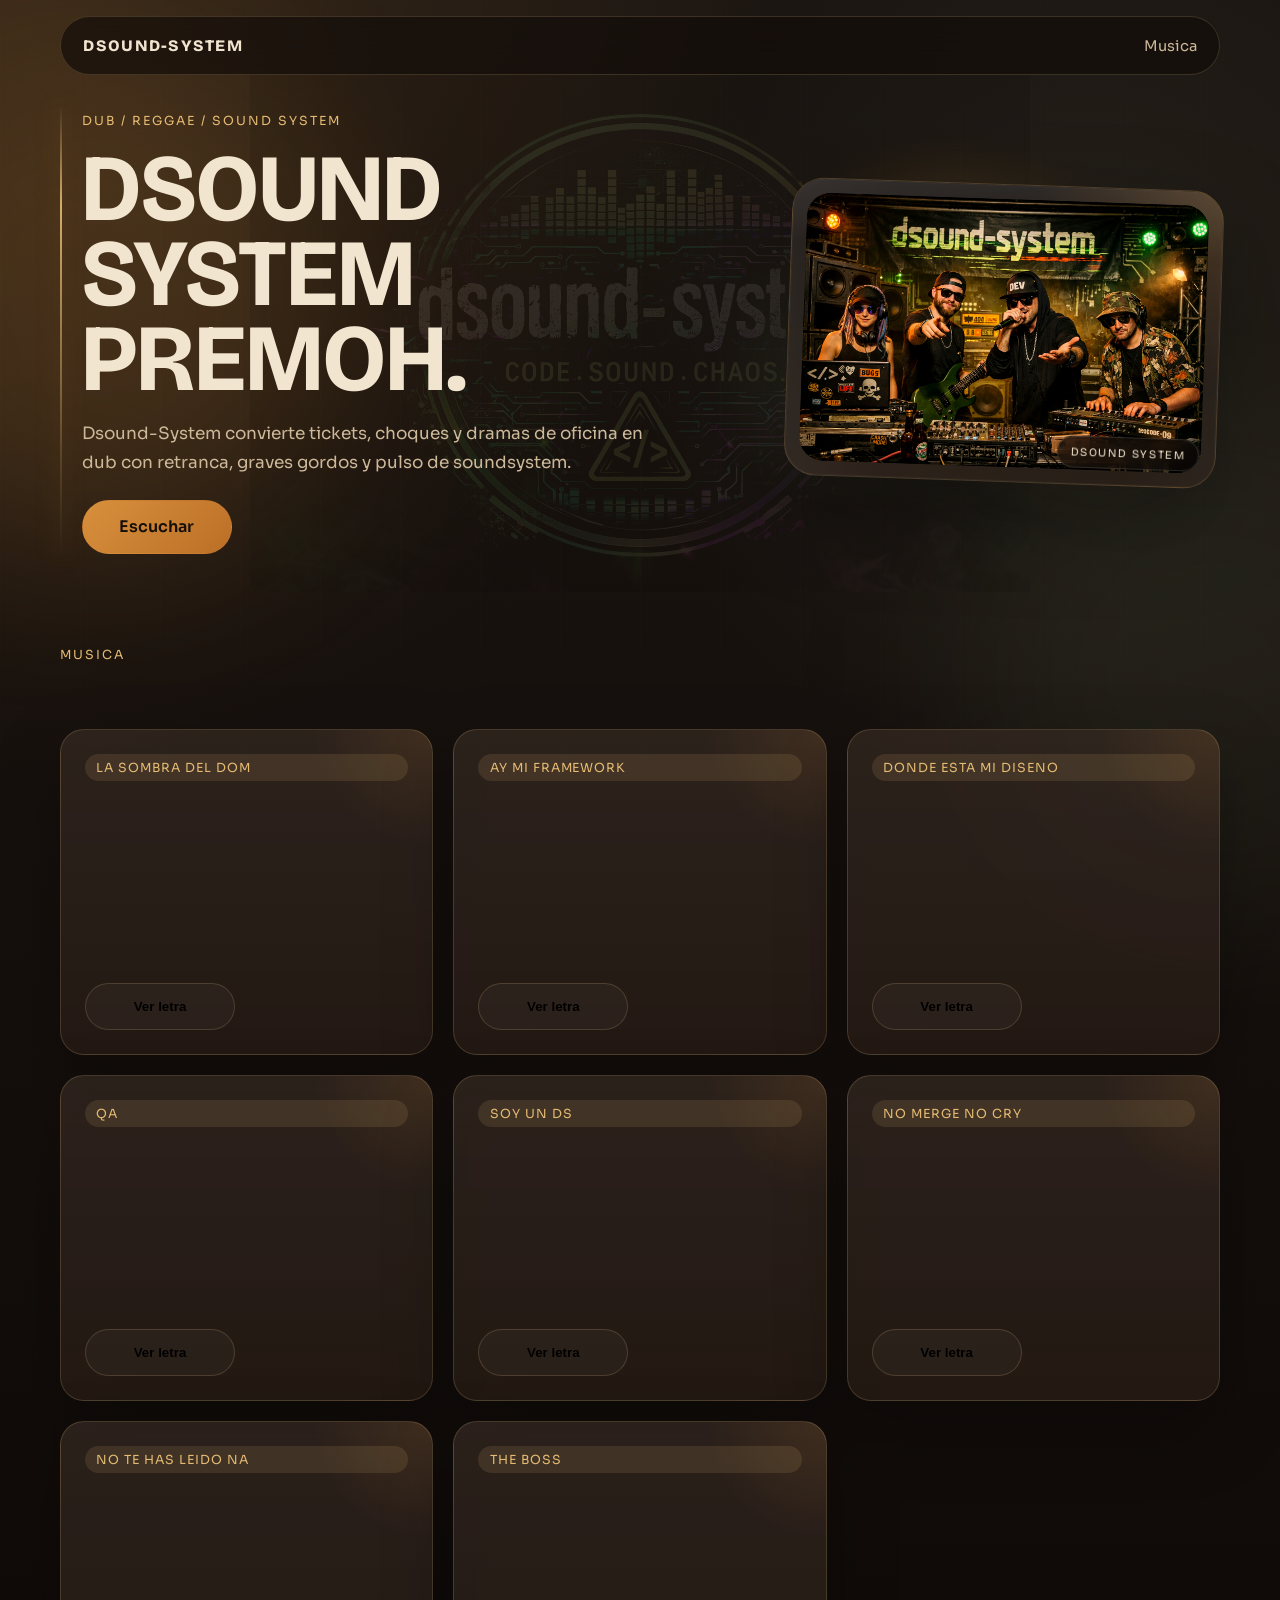
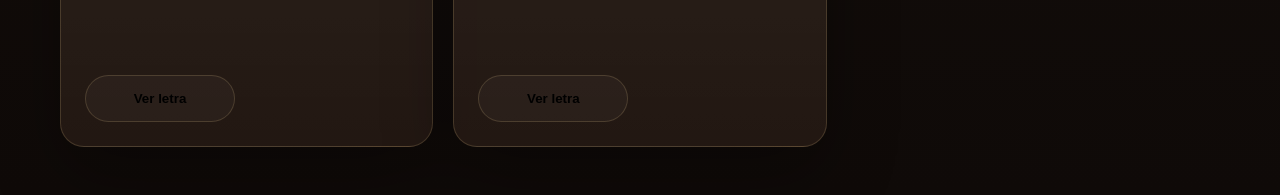
==== index.html @ a6424364 "feat: add initial Dsound-System music landing" ====
<!DOCTYPE html>
<html lang="es">
<head>
  <meta charset="UTF-8">
  <meta name="viewport" content="width=device-width, initial-scale=1.0">
  <title>Dsound-System | Dub & Reggae</title>
  <meta name="description" content="Dsound-System mezcla bajos profundos, textura dub y energia de directo en una experiencia organica y envolvente.">
  <link rel="preconnect" href="https://fonts.googleapis.com">
  <link rel="preconnect" href="https://fonts.gstatic.com" crossorigin>
  <link href="https://fonts.googleapis.com/css2?family=Bricolage+Grotesque:wght@400;500;700;800&family=Sora:wght@400;500;600&display=swap" rel="stylesheet">
  <link rel="stylesheet" href="styles.css">
</head>
<body>
  <div class="page-shell">
    <div class="ambient ambient-left"></div>
    <div class="ambient ambient-right"></div>

    <header class="site-header">
      <a class="brand" href="#inicio" id="brand-link">Dsound-System</a>
      <nav class="site-nav" aria-label="Principal">
        <a href="#musica">Musica</a>
      </nav>
    </header>

    <main>
      <section class="hero section" id="inicio">
        <div class="hero-copy reveal">
          <p class="eyebrow" id="hero-eyebrow"></p>
          <h1 id="hero-title"></h1>
          <p class="hero-text" id="hero-text"></p>
          <div class="hero-actions">
            <a class="button button-primary" id="hero-primary-cta" href="#musica">Escuchar</a>
          </div>
        </div>

        <div class="hero-visual reveal delay-1">
          <div class="hero-image-frame">
            <img src="assets/foto01_grupo.png" alt="Dsound-System" class="hero-image">
          </div>
        </div>
      </section>

      <section class="section music-focus" id="musica">
        <div class="section-heading reveal">
          <p class="eyebrow" id="music-eyebrow"></p>
        </div>

        <div class="songs-grid" id="songs-grid"></div>
      </section>
    </main>
  </div>

  <script src="script.js"></script>
</body>
</html>
---- styles.css ----
:root {
  --bg: #16110d;
  --bg-deep: #0f0a08;
  --surface: rgba(42, 30, 23, 0.72);
  --surface-strong: rgba(57, 40, 29, 0.88);
  --line: rgba(233, 198, 138, 0.18);
  --text: #f2e5cf;
  --muted: #cdb99a;
  --accent: #d8903c;
  --accent-soft: #e5bb74;
  --olive: #58624a;
  --shadow: 0 28px 70px rgba(0, 0, 0, 0.3);
  --radius: 24px;
  --max-width: 1160px;
}

* {
  box-sizing: border-box;
}

html {
  scroll-behavior: smooth;
}

body {
  margin: 0;
  min-height: 100vh;
  font-family: "Sora", sans-serif;
  color: var(--text);
  background:
    radial-gradient(circle at top left, rgba(216, 144, 60, 0.16), transparent 35%),
    radial-gradient(circle at 85% 20%, rgba(88, 98, 74, 0.18), transparent 25%),
    linear-gradient(180deg, #1b1511 0%, #0f0a08 100%);
}

body::before {
  content: "";
  position: fixed;
  inset: 0;
  background:
    linear-gradient(rgba(255, 255, 255, 0.02), rgba(255, 255, 255, 0.01)),
    repeating-linear-gradient(
      90deg,
      rgba(255, 255, 255, 0.015),
      rgba(255, 255, 255, 0.015) 1px,
      transparent 1px,
      transparent 80px
    );
  pointer-events: none;
  opacity: 0.4;
}

a {
  color: inherit;
  text-decoration: none;
}

.page-shell {
  position: relative;
  overflow: hidden;
}

.page-shell::after {
  content: "";
  position: absolute;
  top: 4.5rem;
  left: 50%;
  width: min(84vw, 980px);
  height: min(48vw, 520px);
  background: url("assets/logo.png") center/contain no-repeat;
  transform: translateX(-50%);
  opacity: 0.08;
  filter: saturate(0.9) contrast(1.05);
  pointer-events: none;
  z-index: 0;
}

.ambient {
  position: absolute;
  width: 32rem;
  height: 32rem;
  border-radius: 50%;
  filter: blur(90px);
  opacity: 0.28;
  pointer-events: none;
}

.ambient-left {
  top: 3rem;
  left: -10rem;
  background: rgba(216, 144, 60, 0.55);
}

.ambient-right {
  top: 26rem;
  right: -12rem;
  background: rgba(88, 98, 74, 0.55);
}

.site-header,
.section {
  width: min(calc(100% - 2rem), var(--max-width));
  margin: 0 auto;
}

.site-header {
  position: sticky;
  top: 0;
  z-index: 10;
  display: flex;
  align-items: center;
  justify-content: space-between;
  gap: 1rem;
  padding: 1.2rem 1.4rem;
  margin-top: 1rem;
  border: 1px solid var(--line);
  border-radius: 999px;
  background: rgba(19, 13, 10, 0.68);
  backdrop-filter: blur(14px);
  z-index: 12;
}

.brand,
h1,
h2,
h3 {
  font-family: "Bricolage Grotesque", sans-serif;
}

.brand {
  display: inline-flex;
  align-items: center;
  font-size: 1rem;
  font-weight: 800;
  letter-spacing: 0.08em;
  text-transform: uppercase;
}

.site-nav {
  display: flex;
  flex-wrap: wrap;
  justify-content: flex-end;
  gap: 1rem;
  font-size: 0.92rem;
  color: var(--muted);
}

.site-nav a {
  transition: color 180ms ease;
}

.site-nav a:hover,
.site-nav a.is-active {
  color: var(--accent-soft);
}

.section {
  position: relative;
  padding: 3rem 0;
}

.hero {
  position: relative;
  z-index: 1;
  display: grid;
  grid-template-columns: minmax(0, 1.08fr) minmax(320px, 0.92fr);
  align-items: center;
  gap: 3.25rem;
  min-height: clamp(26rem, 58vh, 37rem);
  padding-top: 0.75rem;
  padding-bottom: 1.25rem;
}

.hero-copy {
  position: relative;
  max-width: 44rem;
  padding: 1.4rem 0 1.4rem 1.35rem;
}

.hero-copy::before {
  content: "";
  position: absolute;
  left: 0;
  top: 1rem;
  bottom: 1rem;
  width: 2px;
  background: linear-gradient(180deg, rgba(229, 187, 116, 0), rgba(229, 187, 116, 0.9) 22%, rgba(229, 187, 116, 0.18) 78%, rgba(229, 187, 116, 0));
  box-shadow: 0 0 24px rgba(216, 144, 60, 0.35);
}

.hero-visual {
  position: relative;
  display: flex;
  justify-content: flex-end;
  padding: 1rem 0;
}

.hero-visual::before {
  content: "";
  position: absolute;
  inset: 6% 10% 8% auto;
  width: min(27rem, 88%);
  border-radius: 36px;
  background:
    radial-gradient(circle at top, rgba(216, 144, 60, 0.28), transparent 40%),
    radial-gradient(circle at 30% 70%, rgba(88, 98, 74, 0.3), transparent 46%),
    radial-gradient(circle at 80% 80%, rgba(255, 214, 153, 0.12), transparent 30%);
  filter: blur(34px);
  opacity: 0.95;
  pointer-events: none;
}

.hero-image-frame {
  position: relative;
  display: grid;
  place-items: center;
  width: min(100%, 27rem);
  padding: 0.85rem;
  border: 1px solid rgba(229, 187, 116, 0.2);
  border-radius: 32px;
  background:
    linear-gradient(145deg, rgba(255, 255, 255, 0.07), rgba(255, 255, 255, 0.015)),
    radial-gradient(circle at top right, rgba(216, 144, 60, 0.24), transparent 36%),
    linear-gradient(180deg, rgba(16, 11, 8, 0.98), rgba(36, 26, 19, 0.96));
  box-shadow:
    0 36px 90px rgba(0, 0, 0, 0.34),
    0 0 0 1px rgba(255, 255, 255, 0.03) inset;
  overflow: hidden;
  transform: rotate(2deg);
}

.hero-image-frame::before {
  content: "";
  position: absolute;
  inset: 0;
  border-radius: inherit;
  background:
    linear-gradient(180deg, rgba(255, 255, 255, 0.08), transparent 22%),
    linear-gradient(90deg, rgba(255, 255, 255, 0.03), transparent 25%, transparent 75%, rgba(255, 255, 255, 0.03));
  pointer-events: none;
}

.hero-image-frame::after {
  content: "DSOUND SYSTEM";
  position: absolute;
  right: 1rem;
  bottom: 1rem;
  padding: 0.5rem 0.78rem;
  border: 1px solid rgba(255, 255, 255, 0.12);
  border-radius: 999px;
  background: rgba(12, 8, 6, 0.6);
  color: var(--text);
  font-family: "Bricolage Grotesque", sans-serif;
  font-size: 0.72rem;
  letter-spacing: 0.14em;
  text-transform: uppercase;
  z-index: 1;
  backdrop-filter: blur(10px);
}

.hero-image {
  display: block;
  width: 100%;
  height: auto;
  max-height: 32rem;
  object-fit: contain;
  border-radius: 24px;
  background: linear-gradient(180deg, rgba(11, 8, 6, 0.92), rgba(22, 16, 12, 0.92));
  filter: saturate(1.05) contrast(1.04);
}

.eyebrow {
  margin: 0 0 0.9rem;
  color: var(--accent-soft);
  text-transform: uppercase;
  letter-spacing: 0.16em;
  font-size: 0.78rem;
}

h1,
h2,
h3,
p {
  margin-top: 0;
}

h1 {
  max-width: 12ch;
  margin-bottom: 1.1rem;
  font-size: clamp(3.2rem, 7.4vw, 6rem);
  line-height: 0.9;
  text-wrap: balance;
}

h2 {
  max-width: 14ch;
  margin-bottom: 1rem;
  font-size: clamp(2rem, 5vw, 3.6rem);
  line-height: 0.95;
}

h3 {
  font-size: 1.4rem;
  line-height: 1.05;
}

p {
  color: var(--muted);
  line-height: 1.7;
}

.hero-text {
  max-width: 46ch;
  font-size: 1.06rem;
}

.hero-actions {
  display: flex;
  flex-wrap: wrap;
  gap: 1rem;
  margin-top: 1.4rem;
}

.button {
  display: inline-flex;
  align-items: center;
  justify-content: center;
  min-width: 150px;
  padding: 0.95rem 1.35rem;
  border-radius: 999px;
  border: 1px solid transparent;
  font-weight: 600;
  transition:
    transform 180ms ease,
    border-color 180ms ease,
    background 180ms ease;
}

.button:hover {
  transform: translateY(-2px);
}

.button-primary {
  background: linear-gradient(135deg, var(--accent) 0%, #bb6f27 100%);
  color: #160f0a;
}

.button-secondary {
  background: rgba(255, 255, 255, 0.03);
  border-color: var(--line);
}

.hero-card,
.info-card,
.media-card,
.show-card,
.contact-panel {
  border: 1px solid var(--line);
  border-radius: var(--radius);
  background:
    linear-gradient(180deg, rgba(255, 255, 255, 0.04), transparent),
    var(--surface);
  box-shadow: var(--shadow);
}

.hero-card {
  padding: 2rem;
}

.card-label,
.media-tag,
.show-date {
  display: inline-flex;
  margin-bottom: 1rem;
  padding: 0.35rem 0.7rem;
  border-radius: 999px;
  color: var(--accent-soft);
  background: rgba(229, 187, 116, 0.12);
  font-size: 0.78rem;
  letter-spacing: 0.08em;
  text-transform: uppercase;
}

.card-meta {
  display: flex;
  flex-wrap: wrap;
  gap: 0.75rem;
  margin-top: 1.6rem;
}

.card-meta span {
  padding: 0.6rem 0.9rem;
  border-radius: 999px;
  background: rgba(255, 255, 255, 0.04);
  color: var(--text);
  font-size: 0.88rem;
}

.intro-grid {
  display: grid;
  grid-template-columns: 1.2fr 1fr 1fr;
  gap: 1.25rem;
}

.music-focus {
  display: grid;
  gap: 2rem;
  position: relative;
  z-index: 1;
}

.section-heading {
  max-width: 40rem;
}

.info-card,
.media-card,
.show-card {
  padding: 1.5rem;
}

.media-grid,
.shows-layout,
.gallery-grid {
  display: grid;
  gap: 1.25rem;
  margin-top: 2rem;
}

.media-grid {
  grid-template-columns: repeat(3, minmax(0, 1fr));
}

.songs-grid {
  display: grid;
  grid-template-columns: repeat(auto-fit, minmax(320px, 1fr));
  gap: 1.25rem;
  margin-top: 1rem;
  align-items: start;
}

.embed-card {
  padding: 1.5rem;
  border: 1px solid var(--line);
  border-radius: var(--radius);
  background:
    radial-gradient(circle at top right, rgba(216, 144, 60, 0.12), transparent 24%),
    linear-gradient(180deg, rgba(255, 255, 255, 0.04), transparent),
    var(--surface);
  box-shadow: var(--shadow);
}

.embed-frame {
  margin-top: 1.25rem;
}

.embed-frame iframe {
  display: block;
  width: 100%;
}

.song-card {
  display: grid;
  gap: 1rem;
  align-self: start;
}

.song-top {
  display: grid;
  gap: 0.6rem;
}

.song-lyrics {
  margin: 0;
  padding: 1rem;
  border: 1px solid rgba(255, 255, 255, 0.08);
  border-radius: 18px;
  background: rgba(0, 0, 0, 0.12);
  color: var(--text);
  white-space: pre-wrap;
  line-height: 1.7;
}

.lyrics-toggle {
  justify-self: start;
}

.media-card a,
.contact-list a {
  color: var(--text);
}

.media-card a {
  display: inline-block;
  margin-top: 1rem;
  color: var(--accent-soft);
}

.shows-layout {
  grid-template-columns: repeat(2, minmax(0, 1fr));
}

.gallery-grid {
  grid-template-columns: repeat(12, 1fr);
}

.gallery-tile {
  position: relative;
  min-height: 220px;
  padding: 1.25rem;
  border: 1px solid var(--line);
  border-radius: var(--radius);
  background:
    linear-gradient(180deg, transparent, rgba(0, 0, 0, 0.45)),
    radial-gradient(circle at top, rgba(216, 144, 60, 0.28), transparent 45%),
    linear-gradient(135deg, rgba(88, 98, 74, 0.55), rgba(30, 22, 17, 0.8));
  overflow: hidden;
}

.gallery-tile::before {
  content: "";
  position: absolute;
  inset: auto -10% -20% auto;
  width: 70%;
  height: 70%;
  border-radius: 50%;
  background: radial-gradient(circle, rgba(255, 217, 153, 0.16), transparent 65%);
  filter: blur(24px);
}

.gallery-tile span {
  position: absolute;
  left: 1.25rem;
  bottom: 1.25rem;
  z-index: 1;
  max-width: 14ch;
  font-family: "Bricolage Grotesque", sans-serif;
  font-size: 1.45rem;
  line-height: 1;
}

.gallery-tile:nth-child(1) {
  grid-column: span 5;
}

.gallery-tile:nth-child(2) {
  grid-column: span 3;
}

.gallery-tile:nth-child(3) {
  grid-column: span 4;
}

.gallery-tile:nth-child(4) {
  grid-column: span 12;
  min-height: 180px;
}

.contact-panel {
  display: grid;
  grid-template-columns: 1.1fr 0.9fr;
  gap: 2rem;
  padding: 2rem;
  background:
    radial-gradient(circle at top right, rgba(216, 144, 60, 0.12), transparent 30%),
    linear-gradient(180deg, rgba(255, 255, 255, 0.03), transparent),
    var(--surface-strong);
}

.contact-list {
  display: grid;
  gap: 1rem;
  align-content: center;
}

.contact-list a {
  padding-bottom: 0.45rem;
  border-bottom: 1px solid rgba(255, 255, 255, 0.1);
}

.reveal {
  opacity: 0;
  transform: translateY(28px);
  transition:
    opacity 700ms ease,
    transform 700ms ease;
}

.reveal.is-visible {
  opacity: 1;
  transform: translateY(0);
}

.delay-1 {
  transition-delay: 120ms;
}

.delay-2 {
  transition-delay: 240ms;
}

@media (max-width: 980px) {
  .hero,
  .intro-grid,
  .media-grid,
  .shows-layout,
  .contact-panel {
    grid-template-columns: 1fr;
  }

  .hero-visual {
    justify-content: center;
    padding-top: 0;
  }

  .hero-visual::before {
    inset: 10% 8% 8% 8%;
    width: auto;
  }

  .hero-image-frame {
    width: min(100%, 25rem);
    transform: rotate(0.8deg);
  }

  .gallery-grid {
    grid-template-columns: 1fr 1fr;
  }

  .gallery-tile,
  .gallery-tile:nth-child(1),
  .gallery-tile:nth-child(2),
  .gallery-tile:nth-child(3),
  .gallery-tile:nth-child(4) {
    grid-column: auto;
  }
}

@media (max-width: 720px) {
  .site-header {
    position: static;
    border-radius: 28px;
    padding: 1.1rem;
  }

  .page-shell::after {
    top: 5.5rem;
    width: min(92vw, 760px);
    height: min(56vw, 380px);
    opacity: 0.07;
  }

  .site-nav {
    gap: 0.8rem;
    font-size: 0.86rem;
  }

  .section {
    padding: 2.4rem 0;
  }

  h1 {
    font-size: clamp(2.9rem, 16vw, 4.6rem);
  }

  .hero-copy {
    padding-left: 1rem;
  }

  .hero-image-frame {
    width: min(100%, 21rem);
    padding: 0.55rem;
    border-radius: 22px;
    transform: none;
  }

  .hero-image {
    border-radius: 16px;
  }

  h2 {
    max-width: none;
  }

  .gallery-grid {
    grid-template-columns: 1fr;
  }

  .hero-card,
  .contact-panel,
  .info-card,
  .media-card,
  .show-card {
    padding: 1.25rem;
  }
}
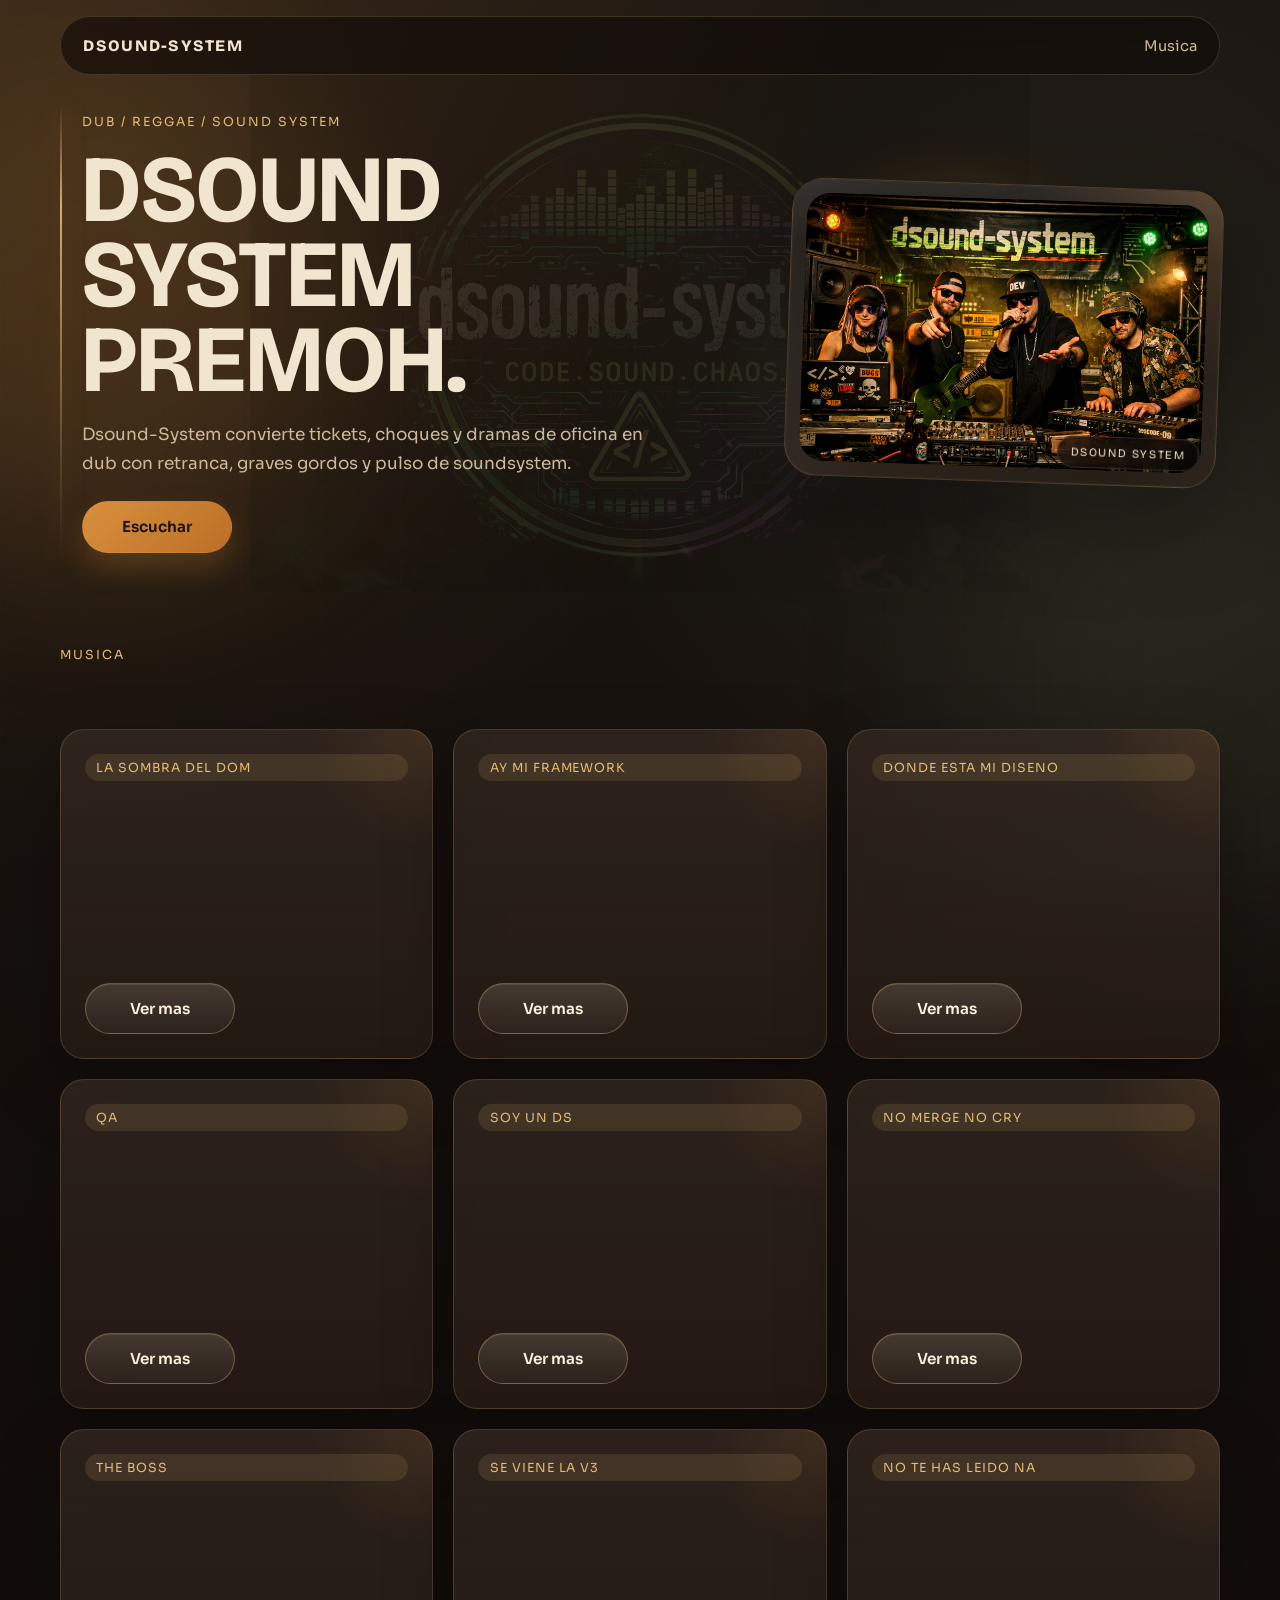
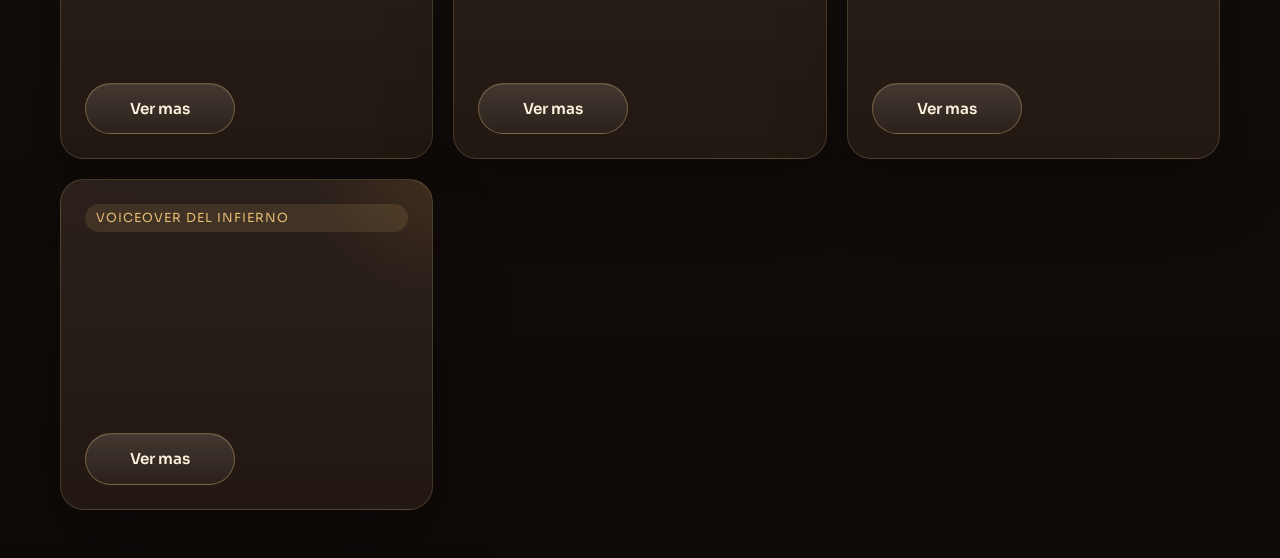
==== commit be4f063b: "feat: open song lyrics in a modal" ====
--- a/index.html
+++ b/index.html
@@ -50,6 +50,20 @@
     </main>
   </div>
 
+  <dialog class="song-modal" id="song-modal" aria-labelledby="song-modal-title">
+    <form method="dialog" class="song-modal-close-row">
+      <button class="song-modal-close" type="submit" aria-label="Cerrar modal">Cerrar</button>
+    </form>
+    <div class="song-modal-content">
+      <div class="song-modal-copy">
+        <span class="media-tag" id="song-modal-title-tag">Tema</span>
+        <h2 id="song-modal-title"></h2>
+      </div>
+      <div class="embed-frame song-modal-embed" id="song-modal-embed"></div>
+      <pre class="song-lyrics song-modal-lyrics" id="song-modal-lyrics"></pre>
+    </div>
+  </dialog>
+
   <script src="script.js"></script>
 </body>
 </html>
--- a/styles.css
+++ b/styles.css
@@ -329,25 +329,45 @@
   padding: 0.95rem 1.35rem;
   border-radius: 999px;
   border: 1px solid transparent;
+  color: var(--text);
+  font-family: "Sora", sans-serif;
+  font-size: 0.95rem;
   font-weight: 600;
+  cursor: pointer;
   transition:
     transform 180ms ease,
     border-color 180ms ease,
-    background 180ms ease;
+    background 180ms ease,
+    color 180ms ease,
+    box-shadow 180ms ease;
 }
 
 .button:hover {
   transform: translateY(-2px);
+}
+
+.button:focus-visible,
+.song-modal-close:focus-visible {
+  outline: 2px solid rgba(255, 232, 194, 0.9);
+  outline-offset: 3px;
 }
 
 .button-primary {
   background: linear-gradient(135deg, var(--accent) 0%, #bb6f27 100%);
   color: #160f0a;
+  box-shadow: 0 14px 30px rgba(216, 144, 60, 0.24);
 }
 
 .button-secondary {
-  background: rgba(255, 255, 255, 0.03);
-  border-color: var(--line);
+  background: linear-gradient(180deg, rgba(255, 244, 223, 0.14), rgba(255, 255, 255, 0.04));
+  border-color: rgba(229, 187, 116, 0.36);
+  color: #fff2de;
+  box-shadow: inset 0 1px 0 rgba(255, 255, 255, 0.08);
+}
+
+.button-secondary:hover {
+  background: linear-gradient(180deg, rgba(229, 187, 116, 0.24), rgba(255, 255, 255, 0.08));
+  border-color: rgba(229, 187, 116, 0.58);
 }
 
 .hero-card,
@@ -485,6 +505,70 @@
   justify-self: start;
 }
 
+.song-modal {
+  width: min(880px, calc(100vw - 2rem));
+  max-height: min(88vh, 860px);
+  padding: 0;
+  border: 1px solid rgba(229, 187, 116, 0.18);
+  border-radius: 28px;
+  background:
+    radial-gradient(circle at top right, rgba(216, 144, 60, 0.16), transparent 24%),
+    linear-gradient(180deg, rgba(255, 255, 255, 0.04), transparent),
+    rgba(20, 14, 10, 0.98);
+  color: var(--text);
+  box-shadow: 0 40px 120px rgba(0, 0, 0, 0.58);
+  overflow: hidden;
+}
+
+.song-modal::backdrop {
+  background:
+    radial-gradient(circle at top, rgba(216, 144, 60, 0.14), transparent 30%),
+    rgba(5, 4, 3, 0.8);
+  backdrop-filter: blur(8px);
+}
+
+.song-modal-close-row {
+  display: flex;
+  justify-content: flex-end;
+  padding: 1rem 1rem 0;
+}
+
+.song-modal-close {
+  padding: 0.7rem 1rem;
+  border: 1px solid rgba(229, 187, 116, 0.24);
+  border-radius: 999px;
+  background: rgba(255, 255, 255, 0.05);
+  color: var(--text);
+  font: inherit;
+  cursor: pointer;
+}
+
+.song-modal-content {
+  display: grid;
+  gap: 1.25rem;
+  padding: 0 1.5rem 1.5rem;
+}
+
+.song-modal-copy h2 {
+  margin-bottom: 0;
+  max-width: none;
+}
+
+.song-modal-embed {
+  margin-top: 0;
+}
+
+.song-modal-lyrics {
+  max-height: 44vh;
+  overflow: auto;
+  border-color: rgba(229, 187, 116, 0.14);
+  background: rgba(0, 0, 0, 0.22);
+}
+
+body.modal-open {
+  overflow: hidden;
+}
+
 .media-card a,
 .contact-list a {
   color: var(--text);
@@ -693,4 +777,20 @@
   .show-card {
     padding: 1.25rem;
   }
-}
+
+  .song-modal {
+    width: min(100vw - 1rem, 100%);
+    max-height: 92vh;
+    border-radius: 22px;
+  }
+
+  .song-modal-content {
+    padding: 0 1rem 1rem;
+  }
+
+  .song-modal-lyrics {
+    max-height: 40vh;
+    padding: 0.9rem;
+    font-size: 0.94rem;
+  }
+}
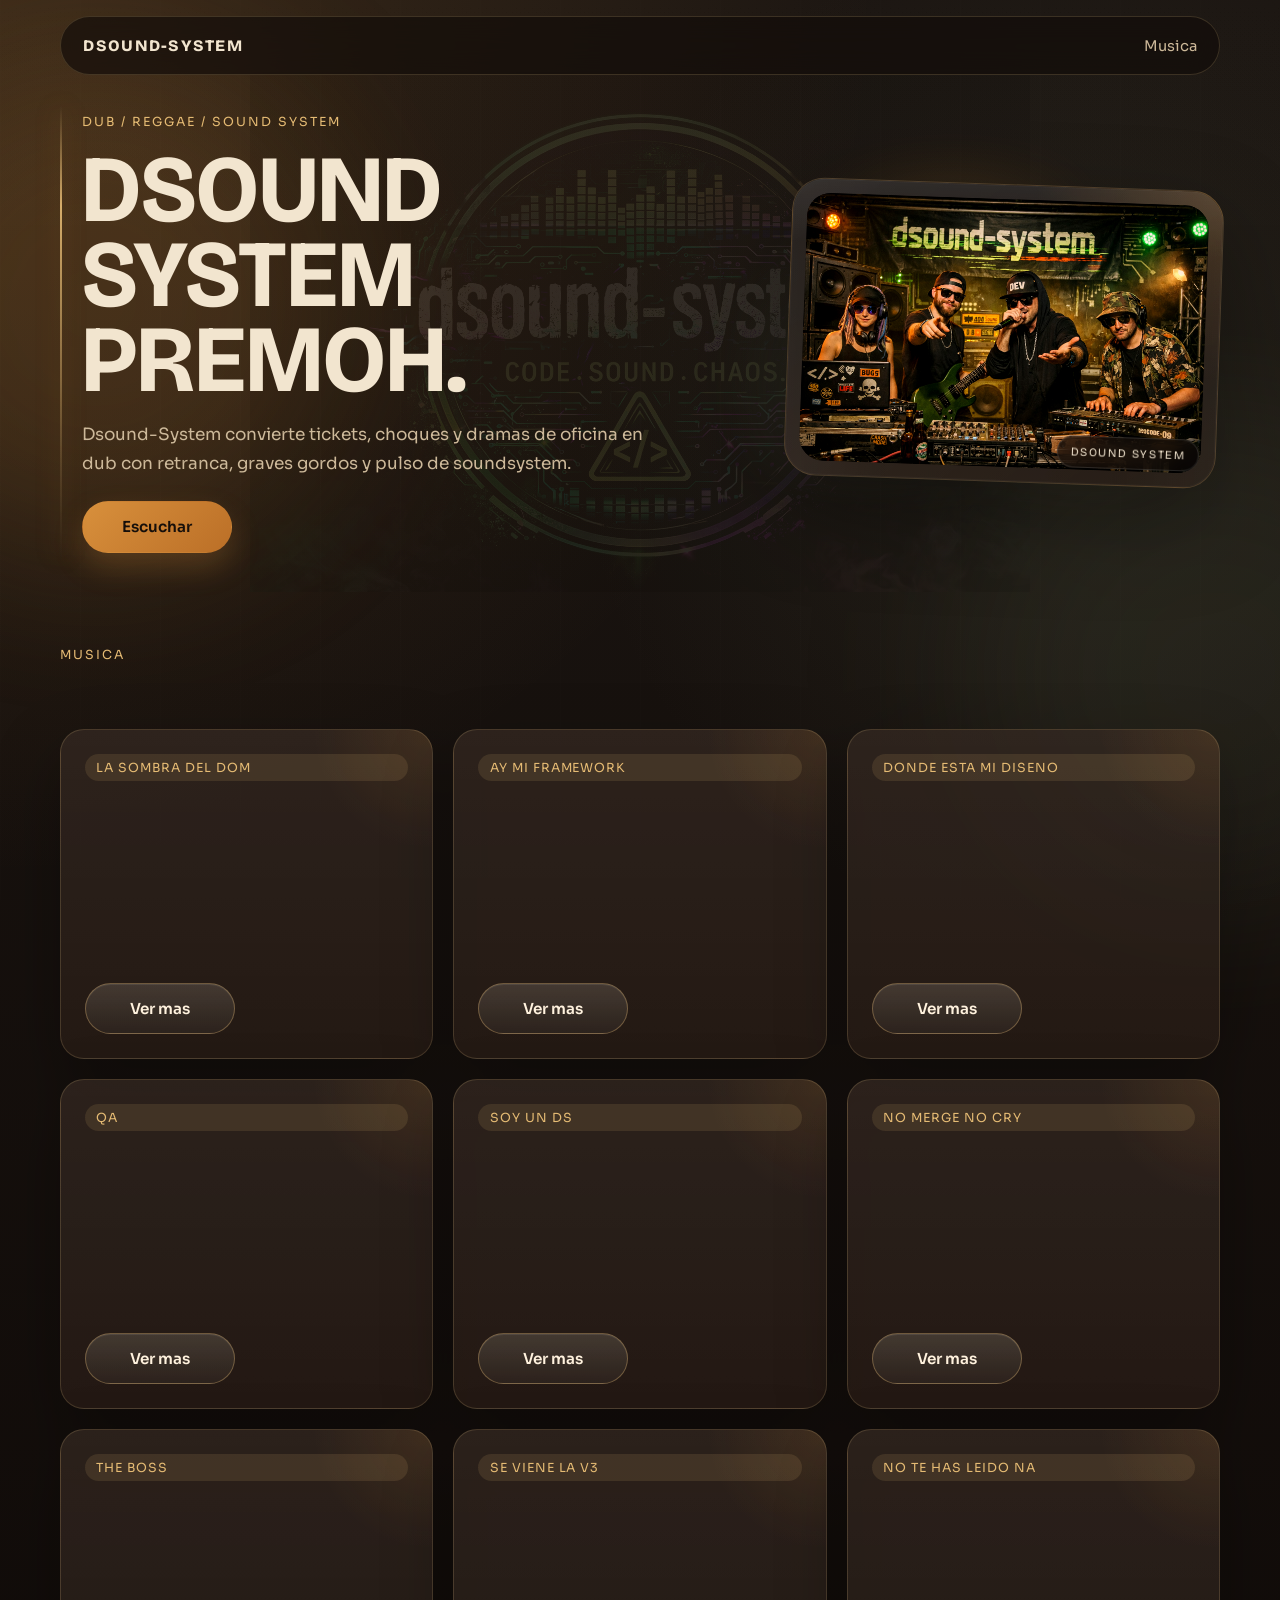
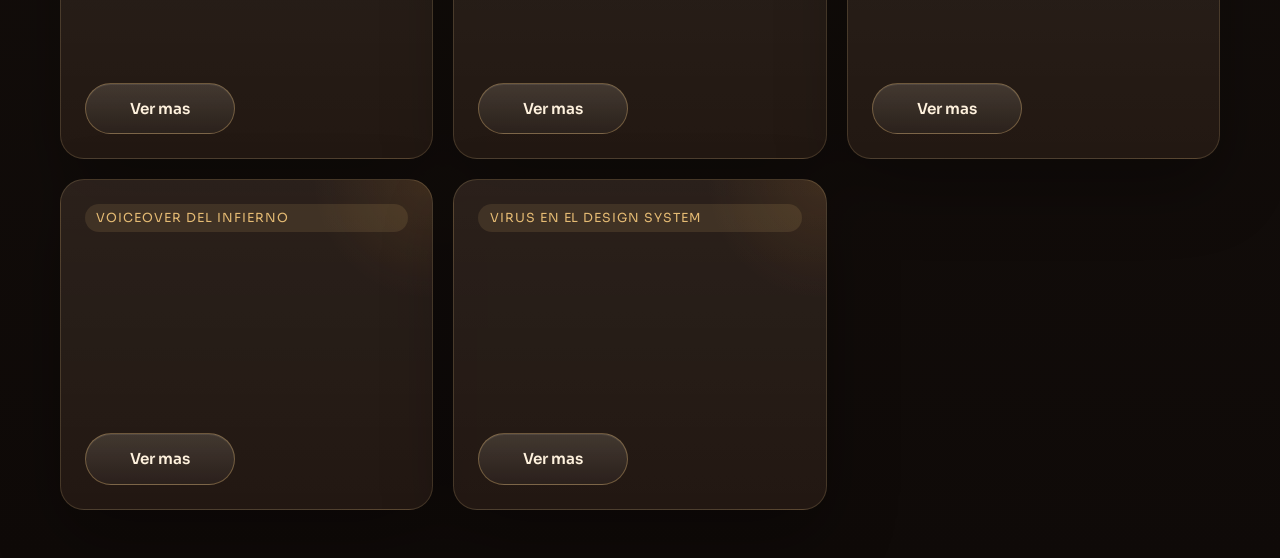
==== commit 721b627b: "fix: restore inline lyrics and add new track" ====
--- a/index.html
+++ b/index.html
@@ -50,20 +50,6 @@
     </main>
   </div>
 
-  <dialog class="song-modal" id="song-modal" aria-labelledby="song-modal-title">
-    <form method="dialog" class="song-modal-close-row">
-      <button class="song-modal-close" type="submit" aria-label="Cerrar modal">Cerrar</button>
-    </form>
-    <div class="song-modal-content">
-      <div class="song-modal-copy">
-        <span class="media-tag" id="song-modal-title-tag">Tema</span>
-        <h2 id="song-modal-title"></h2>
-      </div>
-      <div class="embed-frame song-modal-embed" id="song-modal-embed"></div>
-      <pre class="song-lyrics song-modal-lyrics" id="song-modal-lyrics"></pre>
-    </div>
-  </dialog>
-
   <script src="script.js"></script>
 </body>
 </html>
--- a/styles.css
+++ b/styles.css
@@ -16,6 +16,10 @@
 
 * {
   box-sizing: border-box;
+}
+
+[hidden] {
+  display: none !important;
 }
 
 html {
@@ -485,6 +489,12 @@
   align-self: start;
 }
 
+.song-card-shell {
+  display: grid;
+  gap: 1rem;
+  min-width: 0;
+}
+
 .song-top {
   display: grid;
   gap: 0.6rem;
@@ -505,68 +515,11 @@
   justify-self: start;
 }
 
-.song-modal {
-  width: min(880px, calc(100vw - 2rem));
-  max-height: min(88vh, 860px);
-  padding: 0;
-  border: 1px solid rgba(229, 187, 116, 0.18);
-  border-radius: 28px;
-  background:
-    radial-gradient(circle at top right, rgba(216, 144, 60, 0.16), transparent 24%),
-    linear-gradient(180deg, rgba(255, 255, 255, 0.04), transparent),
-    rgba(20, 14, 10, 0.98);
-  color: var(--text);
-  box-shadow: 0 40px 120px rgba(0, 0, 0, 0.58);
-  overflow: hidden;
-}
-
-.song-modal::backdrop {
-  background:
-    radial-gradient(circle at top, rgba(216, 144, 60, 0.14), transparent 30%),
-    rgba(5, 4, 3, 0.8);
-  backdrop-filter: blur(8px);
-}
-
-.song-modal-close-row {
-  display: flex;
-  justify-content: flex-end;
-  padding: 1rem 1rem 0;
-}
-
-.song-modal-close {
-  padding: 0.7rem 1rem;
-  border: 1px solid rgba(229, 187, 116, 0.24);
-  border-radius: 999px;
-  background: rgba(255, 255, 255, 0.05);
-  color: var(--text);
-  font: inherit;
-  cursor: pointer;
-}
-
-.song-modal-content {
-  display: grid;
-  gap: 1.25rem;
-  padding: 0 1.5rem 1.5rem;
-}
-
-.song-modal-copy h2 {
-  margin-bottom: 0;
-  max-width: none;
-}
-
-.song-modal-embed {
-  margin-top: 0;
-}
-
-.song-modal-lyrics {
-  max-height: 44vh;
+.song-card.is-expanded .song-lyrics {
+  max-height: 26rem;
   overflow: auto;
   border-color: rgba(229, 187, 116, 0.14);
-  background: rgba(0, 0, 0, 0.22);
-}
-
-body.modal-open {
-  overflow: hidden;
+  background: rgba(8, 6, 5, 0.34);
 }
 
 .media-card a,
@@ -778,17 +731,7 @@
     padding: 1.25rem;
   }
 
-  .song-modal {
-    width: min(100vw - 1rem, 100%);
-    max-height: 92vh;
-    border-radius: 22px;
-  }
-
-  .song-modal-content {
-    padding: 0 1rem 1rem;
-  }
-
-  .song-modal-lyrics {
+  .song-card.is-expanded .song-lyrics {
     max-height: 40vh;
     padding: 0.9rem;
     font-size: 0.94rem;
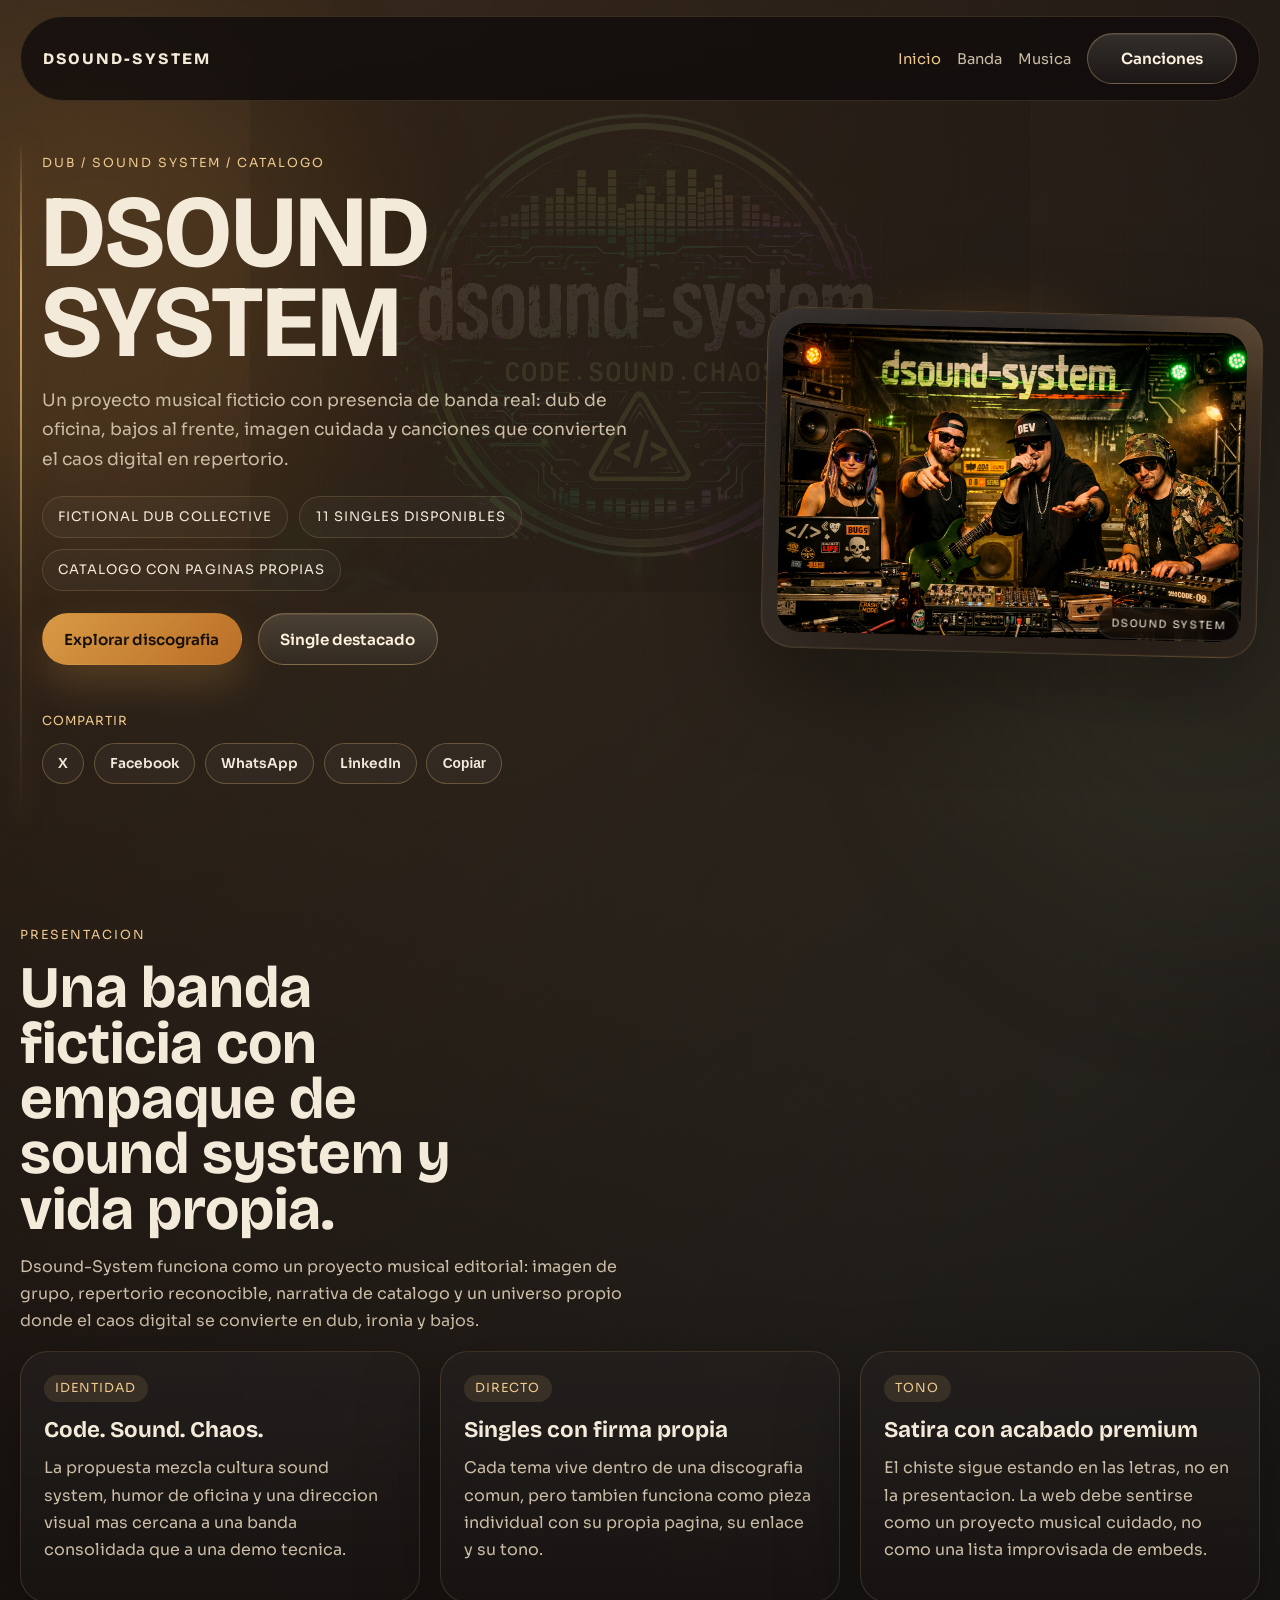
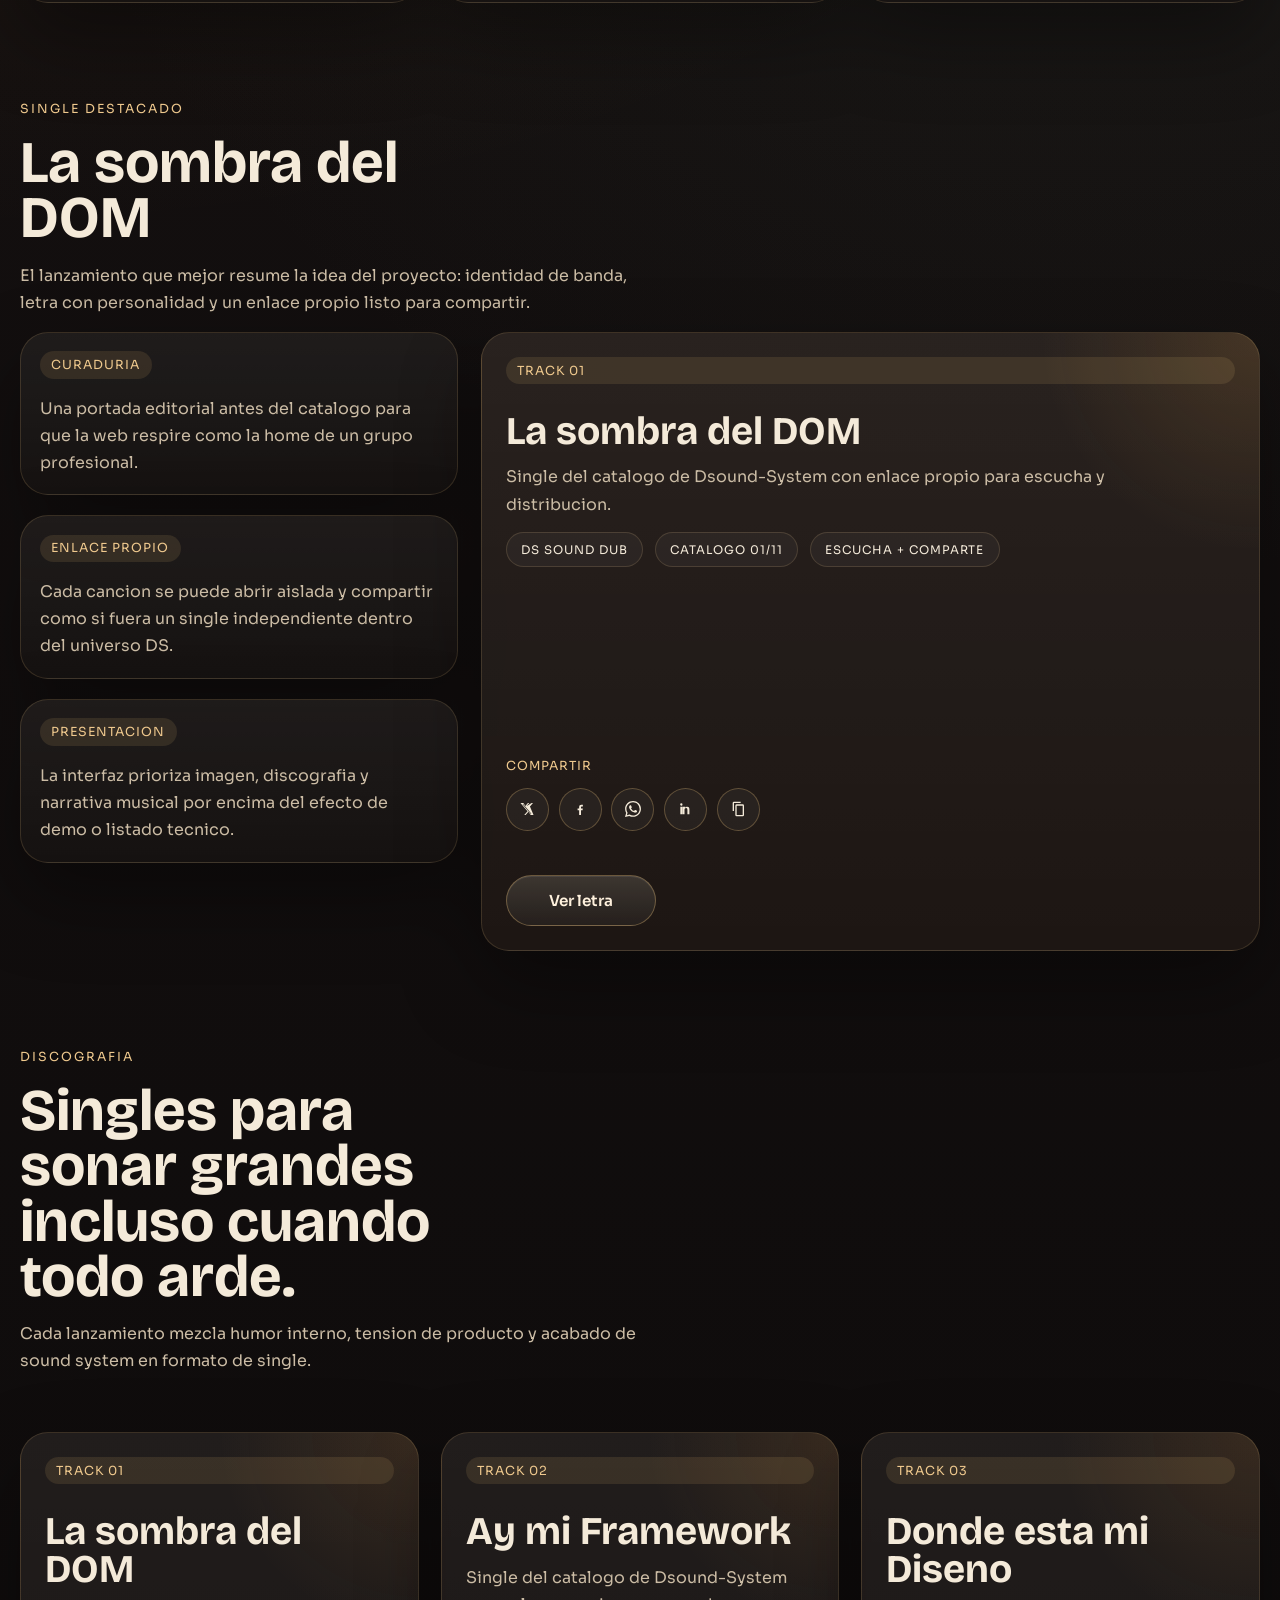
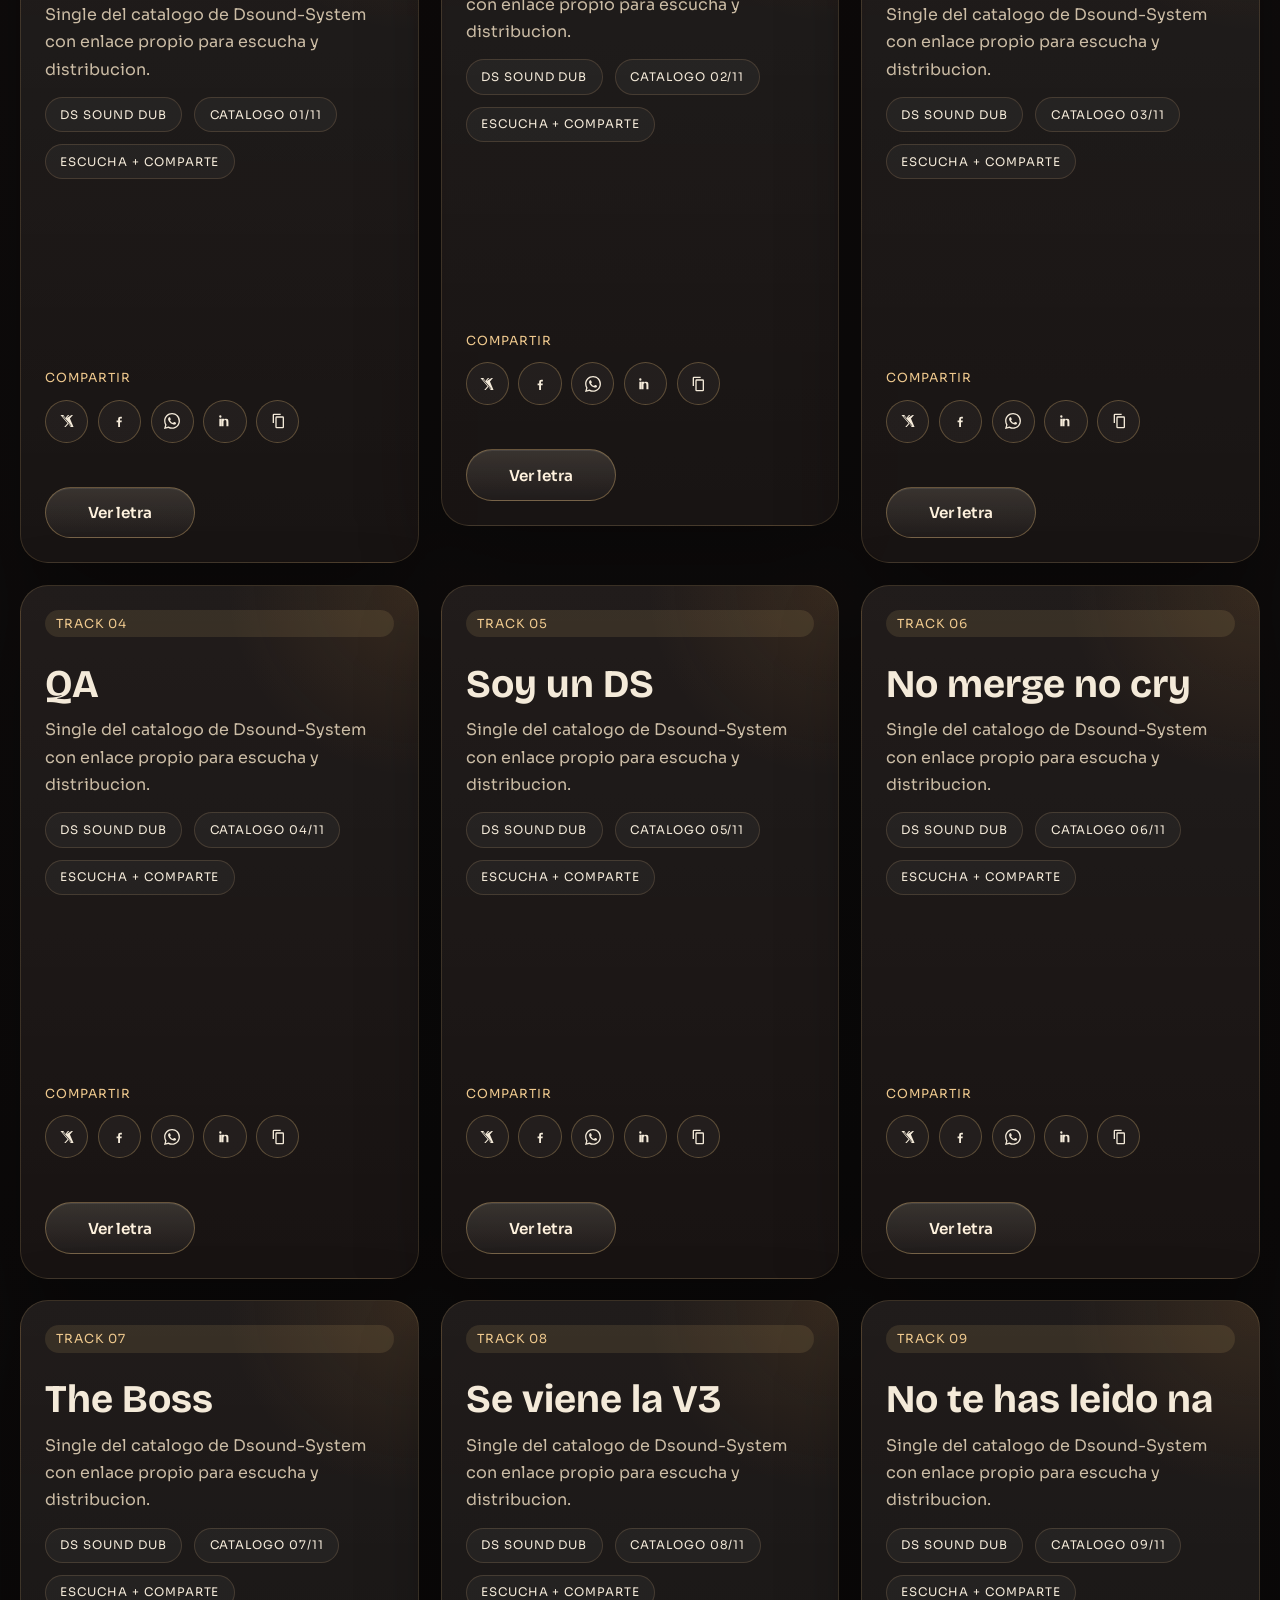
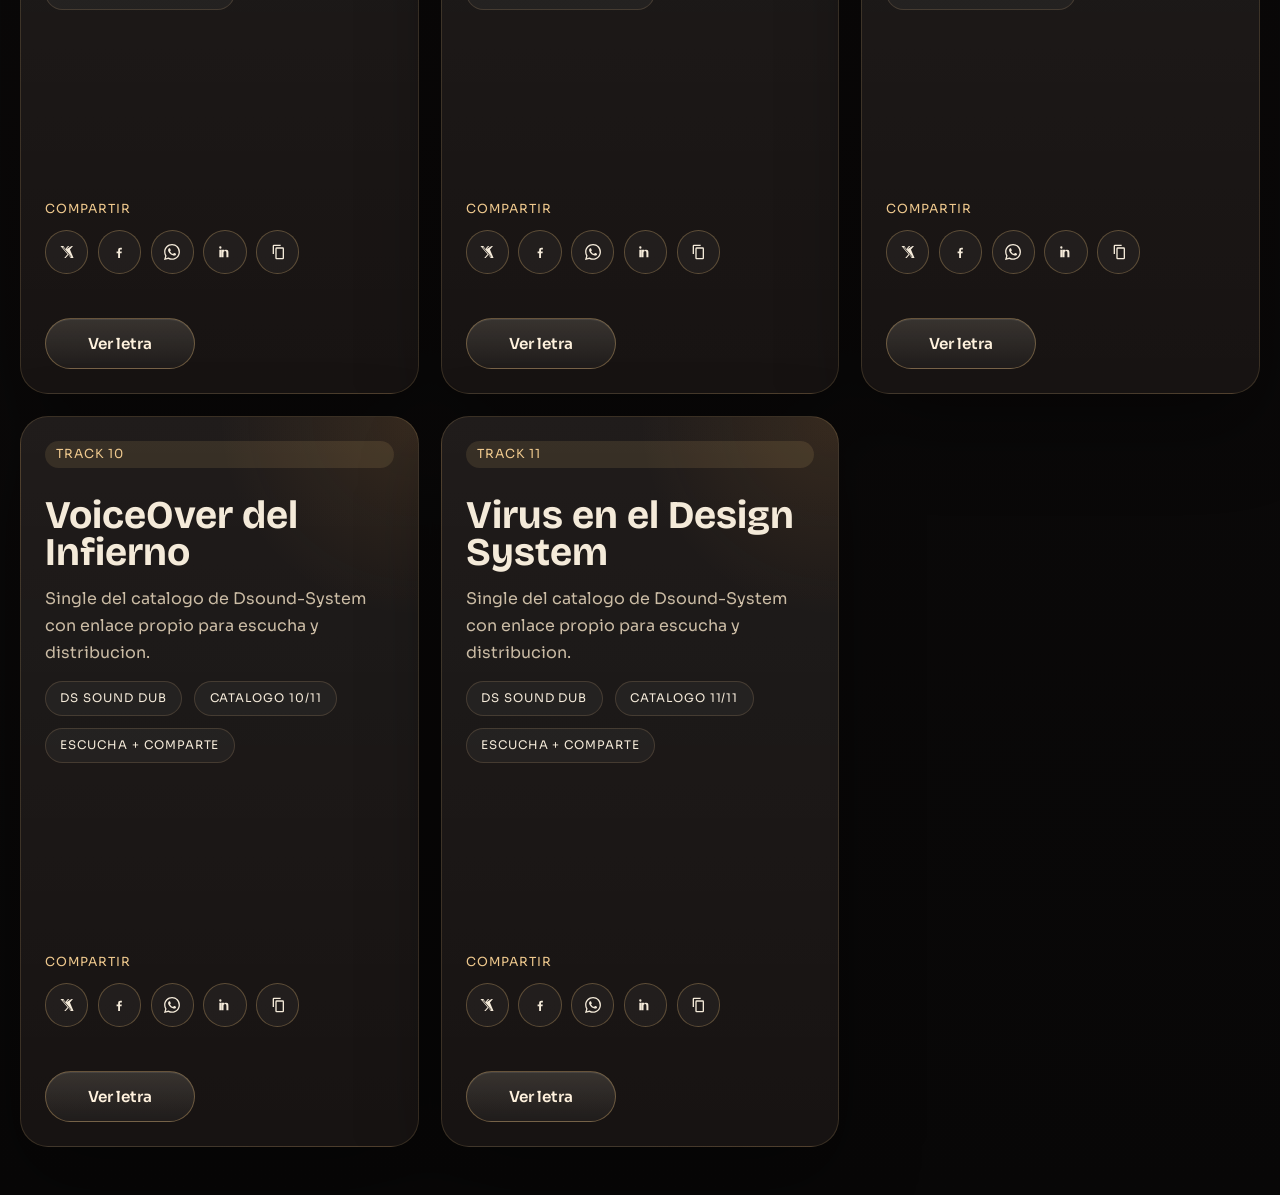
==== commit c85df6e4: "feat: redesign site with editorial band presentation" ====
--- a/index.html
+++ b/index.html
@@ -10,7 +10,7 @@
   <link href="https://fonts.googleapis.com/css2?family=Bricolage+Grotesque:wght@400;500;700;800&family=Sora:wght@400;500;600&display=swap" rel="stylesheet">
   <link rel="stylesheet" href="styles.css">
 </head>
-<body>
+<body data-page="index">
   <div class="page-shell">
     <div class="ambient ambient-left"></div>
     <div class="ambient ambient-right"></div>
@@ -18,7 +18,21 @@
     <header class="site-header">
       <a class="brand" href="#inicio" id="brand-link">Dsound-System</a>
       <nav class="site-nav" aria-label="Principal">
+        <a href="#inicio">Inicio</a>
+        <a href="#manifiesto">Banda</a>
         <a href="#musica">Musica</a>
+        <div class="songs-menu" id="songs-menu">
+          <button
+            class="button button-secondary menu-toggle"
+            id="songs-menu-toggle"
+            type="button"
+            aria-expanded="false"
+            aria-controls="songs-menu-list"
+          >
+            Canciones
+          </button>
+          <div class="songs-menu-panel" id="songs-menu-list" hidden></div>
+        </div>
       </nav>
     </header>
 
@@ -28,9 +42,12 @@
           <p class="eyebrow" id="hero-eyebrow"></p>
           <h1 id="hero-title"></h1>
           <p class="hero-text" id="hero-text"></p>
+          <div class="hero-meta" id="hero-meta"></div>
           <div class="hero-actions">
             <a class="button button-primary" id="hero-primary-cta" href="#musica">Escuchar</a>
+            <a class="button button-secondary" href="#destacada">Single destacado</a>
           </div>
+          <div class="share-block" id="hero-share"></div>
         </div>
 
         <div class="hero-visual reveal delay-1">
@@ -40,9 +57,62 @@
         </div>
       </section>
 
+      <section class="section editorial-band" id="manifiesto">
+        <div class="section-heading reveal">
+          <p class="eyebrow">Presentacion</p>
+          <h2>Una banda ficticia con empaque de sound system y vida propia.</h2>
+          <p>
+            Dsound-System funciona como un proyecto musical editorial: imagen de grupo, repertorio reconocible,
+            narrativa de catalogo y un universo propio donde el caos digital se convierte en dub, ironia y bajos.
+          </p>
+        </div>
+        <div class="editorial-grid reveal delay-1">
+          <article class="editorial-card">
+            <span class="media-tag">Identidad</span>
+            <h3>Code. Sound. Chaos.</h3>
+            <p>
+              La propuesta mezcla cultura sound system, humor de oficina y una direccion visual mas cercana a una
+              banda consolidada que a una demo tecnica.
+            </p>
+          </article>
+          <article class="editorial-card">
+            <span class="media-tag">Directo</span>
+            <h3>Singles con firma propia</h3>
+            <p>
+              Cada tema vive dentro de una discografia comun, pero tambien funciona como pieza individual con su
+              propia pagina, su enlace y su tono.
+            </p>
+          </article>
+          <article class="editorial-card">
+            <span class="media-tag">Tono</span>
+            <h3>Satira con acabado premium</h3>
+            <p>
+              El chiste sigue estando en las letras, no en la presentacion. La web debe sentirse como un proyecto
+              musical cuidado, no como una lista improvisada de embeds.
+            </p>
+          </article>
+        </div>
+      </section>
+
+      <section class="section feature-release" id="destacada">
+        <div class="section-heading reveal">
+          <p class="eyebrow">Single destacado</p>
+          <h2 id="feature-title"></h2>
+          <p id="feature-text"></p>
+        </div>
+        <div class="feature-layout">
+          <div class="feature-copy reveal delay-1">
+            <div class="feature-points" id="feature-points"></div>
+          </div>
+          <div class="feature-player reveal delay-2" id="featured-song"></div>
+        </div>
+      </section>
+
       <section class="section music-focus" id="musica">
         <div class="section-heading reveal">
           <p class="eyebrow" id="music-eyebrow"></p>
+          <h2 id="music-title"></h2>
+          <p id="music-intro"></p>
         </div>
 
         <div class="songs-grid" id="songs-grid"></div>
--- a/styles.css
+++ b/styles.css
@@ -1,17 +1,17 @@
 :root {
-  --bg: #16110d;
-  --bg-deep: #0f0a08;
-  --surface: rgba(42, 30, 23, 0.72);
-  --surface-strong: rgba(57, 40, 29, 0.88);
-  --line: rgba(233, 198, 138, 0.18);
-  --text: #f2e5cf;
-  --muted: #cdb99a;
-  --accent: #d8903c;
-  --accent-soft: #e5bb74;
-  --olive: #58624a;
-  --shadow: 0 28px 70px rgba(0, 0, 0, 0.3);
-  --radius: 24px;
-  --max-width: 1160px;
+  --bg: #0f0c0c;
+  --bg-deep: #080707;
+  --surface: rgba(28, 23, 21, 0.82);
+  --surface-strong: rgba(35, 28, 24, 0.94);
+  --line: rgba(214, 176, 118, 0.18);
+  --text: #f4ead9;
+  --muted: #cbbca5;
+  --accent: #d89a45;
+  --accent-soft: #efc98e;
+  --olive: #4a5949;
+  --shadow: 0 34px 80px rgba(0, 0, 0, 0.36);
+  --radius: 28px;
+  --max-width: 1240px;
 }
 
 * {
@@ -32,9 +32,9 @@
   font-family: "Sora", sans-serif;
   color: var(--text);
   background:
-    radial-gradient(circle at top left, rgba(216, 144, 60, 0.16), transparent 35%),
-    radial-gradient(circle at 85% 20%, rgba(88, 98, 74, 0.18), transparent 25%),
-    linear-gradient(180deg, #1b1511 0%, #0f0a08 100%);
+    radial-gradient(circle at top left, rgba(216, 154, 69, 0.18), transparent 30%),
+    radial-gradient(circle at 85% 18%, rgba(74, 89, 73, 0.18), transparent 22%),
+    linear-gradient(180deg, #171212 0%, #080707 100%);
 }
 
 body::before {
@@ -115,12 +115,12 @@
   align-items: center;
   justify-content: space-between;
   gap: 1rem;
-  padding: 1.2rem 1.4rem;
+  padding: 1rem 1.35rem;
   margin-top: 1rem;
   border: 1px solid var(--line);
   border-radius: 999px;
-  background: rgba(19, 13, 10, 0.68);
-  backdrop-filter: blur(14px);
+  background: rgba(15, 12, 12, 0.8);
+  backdrop-filter: blur(16px);
   z-index: 12;
 }
 
@@ -136,7 +136,7 @@
   align-items: center;
   font-size: 1rem;
   font-weight: 800;
-  letter-spacing: 0.08em;
+  letter-spacing: 0.12em;
   text-transform: uppercase;
 }
 
@@ -144,6 +144,7 @@
   display: flex;
   flex-wrap: wrap;
   justify-content: flex-end;
+  align-items: center;
   gap: 1rem;
   font-size: 0.92rem;
   color: var(--muted);
@@ -158,6 +159,49 @@
   color: var(--accent-soft);
 }
 
+.songs-menu {
+  position: relative;
+}
+
+.menu-toggle {
+  min-width: auto;
+  padding: 0.75rem 1.05rem;
+}
+
+.songs-menu-panel {
+  position: absolute;
+  top: calc(100% + 0.8rem);
+  right: 0;
+  z-index: 30;
+  display: grid;
+  gap: 0.2rem;
+  width: min(22rem, calc(100vw - 2rem));
+  max-height: 24rem;
+  padding: 0.7rem;
+  overflow: auto;
+  overscroll-behavior: contain;
+  -webkit-overflow-scrolling: touch;
+  border: 1px solid var(--line);
+  border-radius: 22px;
+  background:
+    linear-gradient(180deg, rgba(255, 255, 255, 0.04), transparent),
+    rgba(23, 16, 12, 0.96);
+  box-shadow: var(--shadow);
+}
+
+.songs-menu-link {
+  padding: 0.72rem 0.85rem;
+  border-radius: 14px;
+  color: var(--muted);
+}
+
+.songs-menu-link:hover,
+.songs-menu-link.is-active,
+.songs-menu.is-open .menu-toggle {
+  color: var(--accent-soft);
+  background: rgba(239, 201, 142, 0.1);
+}
+
 .section {
   position: relative;
   padding: 3rem 0;
@@ -167,18 +211,18 @@
   position: relative;
   z-index: 1;
   display: grid;
-  grid-template-columns: minmax(0, 1.08fr) minmax(320px, 0.92fr);
+  grid-template-columns: minmax(0, 1.05fr) minmax(360px, 0.95fr);
   align-items: center;
-  gap: 3.25rem;
-  min-height: clamp(26rem, 58vh, 37rem);
-  padding-top: 0.75rem;
-  padding-bottom: 1.25rem;
+  gap: 4rem;
+  min-height: clamp(29rem, 66vh, 42rem);
+  padding-top: 1.4rem;
+  padding-bottom: 2.25rem;
 }
 
 .hero-copy {
   position: relative;
-  max-width: 44rem;
-  padding: 1.4rem 0 1.4rem 1.35rem;
+  max-width: 46rem;
+  padding: 1.8rem 0 1.8rem 1.35rem;
 }
 
 .hero-copy::before {
@@ -218,8 +262,8 @@
   position: relative;
   display: grid;
   place-items: center;
-  width: min(100%, 27rem);
-  padding: 0.85rem;
+  width: min(100%, 31rem);
+  padding: 0.95rem;
   border: 1px solid rgba(229, 187, 116, 0.2);
   border-radius: 32px;
   background:
@@ -230,7 +274,7 @@
     0 36px 90px rgba(0, 0, 0, 0.34),
     0 0 0 1px rgba(255, 255, 255, 0.03) inset;
   overflow: hidden;
-  transform: rotate(2deg);
+  transform: rotate(1.4deg);
 }
 
 .hero-image-frame::before {
@@ -289,18 +333,18 @@
 }
 
 h1 {
-  max-width: 12ch;
+  max-width: 9ch;
   margin-bottom: 1.1rem;
-  font-size: clamp(3.2rem, 7.4vw, 6rem);
-  line-height: 0.9;
+  font-size: clamp(4rem, 8vw, 7rem);
+  line-height: 0.88;
   text-wrap: balance;
 }
 
 h2 {
-  max-width: 14ch;
+  max-width: 13ch;
   margin-bottom: 1rem;
-  font-size: clamp(2rem, 5vw, 3.6rem);
-  line-height: 0.95;
+  font-size: clamp(2.2rem, 4.6vw, 4.2rem);
+  line-height: 0.94;
 }
 
 h3 {
@@ -314,8 +358,28 @@
 }
 
 .hero-text {
-  max-width: 46ch;
-  font-size: 1.06rem;
+  max-width: 53ch;
+  font-size: 1.08rem;
+}
+
+.hero-meta {
+  display: flex;
+  flex-wrap: wrap;
+  gap: 0.7rem;
+  margin-top: 1.35rem;
+}
+
+.hero-meta-pill {
+  display: inline-flex;
+  align-items: center;
+  padding: 0.72rem 0.95rem;
+  border: 1px solid rgba(239, 201, 142, 0.16);
+  border-radius: 999px;
+  background: rgba(255, 255, 255, 0.03);
+  color: var(--text);
+  font-size: 0.82rem;
+  letter-spacing: 0.08em;
+  text-transform: uppercase;
 }
 
 .hero-actions {
@@ -323,6 +387,81 @@
   flex-wrap: wrap;
   gap: 1rem;
   margin-top: 1.4rem;
+}
+
+.share-block {
+  display: grid;
+  gap: 0.65rem;
+  margin-top: 1.45rem;
+}
+
+.share-block.is-compact {
+  margin-top: 0;
+}
+
+.share-label,
+.share-feedback {
+  margin: 0;
+  font-size: 0.78rem;
+  letter-spacing: 0.08em;
+  text-transform: uppercase;
+}
+
+.share-label {
+  color: var(--accent-soft);
+}
+
+.share-feedback {
+  min-height: 1.1rem;
+  color: var(--muted);
+}
+
+.share-actions {
+  display: flex;
+  flex-wrap: wrap;
+  gap: 0.6rem;
+}
+
+.share-chip {
+  display: inline-flex;
+  align-items: center;
+  justify-content: center;
+  min-width: 0;
+  padding: 0.7rem 0.95rem;
+  border: 1px solid rgba(229, 187, 116, 0.3);
+  border-radius: 999px;
+  background: rgba(255, 255, 255, 0.04);
+  color: var(--text);
+  font-size: 0.86rem;
+  font-weight: 600;
+  transition:
+    transform 180ms ease,
+    border-color 180ms ease,
+    background 180ms ease,
+    color 180ms ease;
+}
+
+.share-chip:hover {
+  transform: translateY(-2px);
+  border-color: rgba(229, 187, 116, 0.52);
+  background: rgba(229, 187, 116, 0.12);
+  color: var(--accent-soft);
+}
+
+.share-chip-icon {
+  width: 2.7rem;
+  height: 2.7rem;
+  padding: 0;
+}
+
+.share-chip-icon svg {
+  width: 1rem;
+  height: 1rem;
+  display: block;
+}
+
+.share-copy {
+  cursor: pointer;
 }
 
 .button {
@@ -359,7 +498,7 @@
 .button-primary {
   background: linear-gradient(135deg, var(--accent) 0%, #bb6f27 100%);
   color: #160f0a;
-  box-shadow: 0 14px 30px rgba(216, 144, 60, 0.24);
+  box-shadow: 0 18px 40px rgba(216, 154, 69, 0.24);
 }
 
 .button-secondary {
@@ -428,13 +567,75 @@
 
 .music-focus {
   display: grid;
-  gap: 2rem;
+  gap: 2.2rem;
   position: relative;
   z-index: 1;
 }
 
 .section-heading {
-  max-width: 40rem;
+  max-width: 48rem;
+}
+
+.section-heading p:last-child {
+  max-width: 52ch;
+}
+
+.editorial-band,
+.feature-release {
+  position: relative;
+  z-index: 1;
+}
+
+.editorial-grid,
+.feature-points,
+.release-notes {
+  display: grid;
+  gap: 1.25rem;
+}
+
+.editorial-grid {
+  grid-template-columns: repeat(3, minmax(0, 1fr));
+}
+
+.editorial-card {
+  padding: 1.45rem;
+  border: 1px solid var(--line);
+  border-radius: var(--radius);
+  background:
+    linear-gradient(180deg, rgba(255, 255, 255, 0.045), transparent),
+    rgba(24, 20, 18, 0.78);
+  box-shadow: var(--shadow);
+}
+
+.editorial-card h3 {
+  margin-bottom: 0.8rem;
+}
+
+.editorial-card-compact {
+  padding: 1.15rem 1.2rem;
+}
+
+.editorial-card-compact p {
+  margin-bottom: 0;
+}
+
+.feature-layout {
+  display: grid;
+  grid-template-columns: minmax(0, 0.72fr) minmax(0, 1.28fr);
+  gap: 1.4rem;
+  align-items: start;
+}
+
+.feature-copy {
+  align-self: stretch;
+}
+
+.feature-player .song-card {
+  min-height: 100%;
+}
+
+.release-notes {
+  grid-template-columns: repeat(3, minmax(0, 1fr));
 }
 
 .info-card,
@@ -458,9 +659,14 @@
 .songs-grid {
   display: grid;
   grid-template-columns: repeat(auto-fit, minmax(320px, 1fr));
-  gap: 1.25rem;
-  margin-top: 1rem;
+  gap: 1.35rem;
+  margin-top: 0.4rem;
   align-items: start;
+}
+
+.song-detail-grid {
+  grid-template-columns: minmax(0, 860px);
+  justify-content: center;
 }
 
 .embed-card {
@@ -489,6 +695,24 @@
   align-self: start;
 }
 
+.song-card.is-selected {
+  border-color: rgba(229, 187, 116, 0.42);
+  box-shadow:
+    0 24px 70px rgba(0, 0, 0, 0.34),
+    0 0 0 1px rgba(229, 187, 116, 0.12) inset;
+}
+
+.song-card-detail {
+  width: 100%;
+}
+
+.song-card-featured {
+  background:
+    radial-gradient(circle at top right, rgba(216, 154, 69, 0.16), transparent 22%),
+    linear-gradient(180deg, rgba(255, 255, 255, 0.05), transparent),
+    rgba(31, 25, 21, 0.88);
+}
+
 .song-card-shell {
   display: grid;
   gap: 1rem;
@@ -497,15 +721,42 @@
 
 .song-top {
   display: grid;
-  gap: 0.6rem;
+  gap: 0.8rem;
+}
+
+.song-card-title {
+  margin-bottom: 0;
+  font-size: clamp(1.65rem, 3.2vw, 2.45rem);
+  line-height: 0.96;
+}
+
+.song-card-deck {
+  max-width: 58ch;
+  margin-bottom: 0;
+}
+
+.song-card-meta {
+  margin-top: 0.1rem;
+}
+
+.song-card-meta .hero-meta-pill {
+  font-size: 0.74rem;
+}
+
+.lyrics-heading {
+  margin: 0.35rem 0 0;
+  color: var(--accent-soft);
+  letter-spacing: 0.12em;
+  text-transform: uppercase;
+  font-size: 0.78rem;
 }
 
 .song-lyrics {
   margin: 0;
-  padding: 1rem;
+  padding: 1.2rem 1.25rem;
   border: 1px solid rgba(255, 255, 255, 0.08);
   border-radius: 18px;
-  background: rgba(0, 0, 0, 0.12);
+  background: rgba(9, 8, 8, 0.42);
   color: var(--text);
   white-space: pre-wrap;
   line-height: 1.7;
@@ -516,7 +767,7 @@
 }
 
 .song-card.is-expanded .song-lyrics {
-  max-height: 26rem;
+  max-height: 36rem;
   overflow: auto;
   border-color: rgba(229, 187, 116, 0.14);
   background: rgba(8, 6, 5, 0.34);
@@ -638,6 +889,9 @@
 
 @media (max-width: 980px) {
   .hero,
+  .editorial-grid,
+  .feature-layout,
+  .release-notes,
   .intro-grid,
   .media-grid,
   .shows-layout,
@@ -675,7 +929,7 @@
 
 @media (max-width: 720px) {
   .site-header {
-    position: static;
+    position: relative;
     border-radius: 28px;
     padding: 1.1rem;
   }
@@ -692,16 +946,42 @@
     font-size: 0.86rem;
   }
 
+  .site-nav a[href="#manifiesto"] {
+    display: none;
+  }
+
+  .songs-menu {
+    position: static;
+  }
+
+  .songs-menu-panel {
+    position: fixed;
+    top: 5.7rem;
+    left: 50%;
+    right: auto;
+    transform: translateX(-50%);
+    width: min(24rem, calc(100vw - 1.5rem));
+    max-height: min(62vh, 24rem);
+  }
+
   .section {
     padding: 2.4rem 0;
   }
 
   h1 {
-    font-size: clamp(2.9rem, 16vw, 4.6rem);
+    font-size: clamp(3.1rem, 16vw, 5rem);
   }
 
   .hero-copy {
     padding-left: 1rem;
+  }
+
+  .hero-meta {
+    gap: 0.55rem;
+  }
+
+  .hero-meta-pill {
+    font-size: 0.72rem;
   }
 
   .hero-image-frame {
@@ -717,6 +997,10 @@
 
   h2 {
     max-width: none;
+  }
+
+  .song-card-title {
+    font-size: 1.95rem;
   }
 
   .gallery-grid {
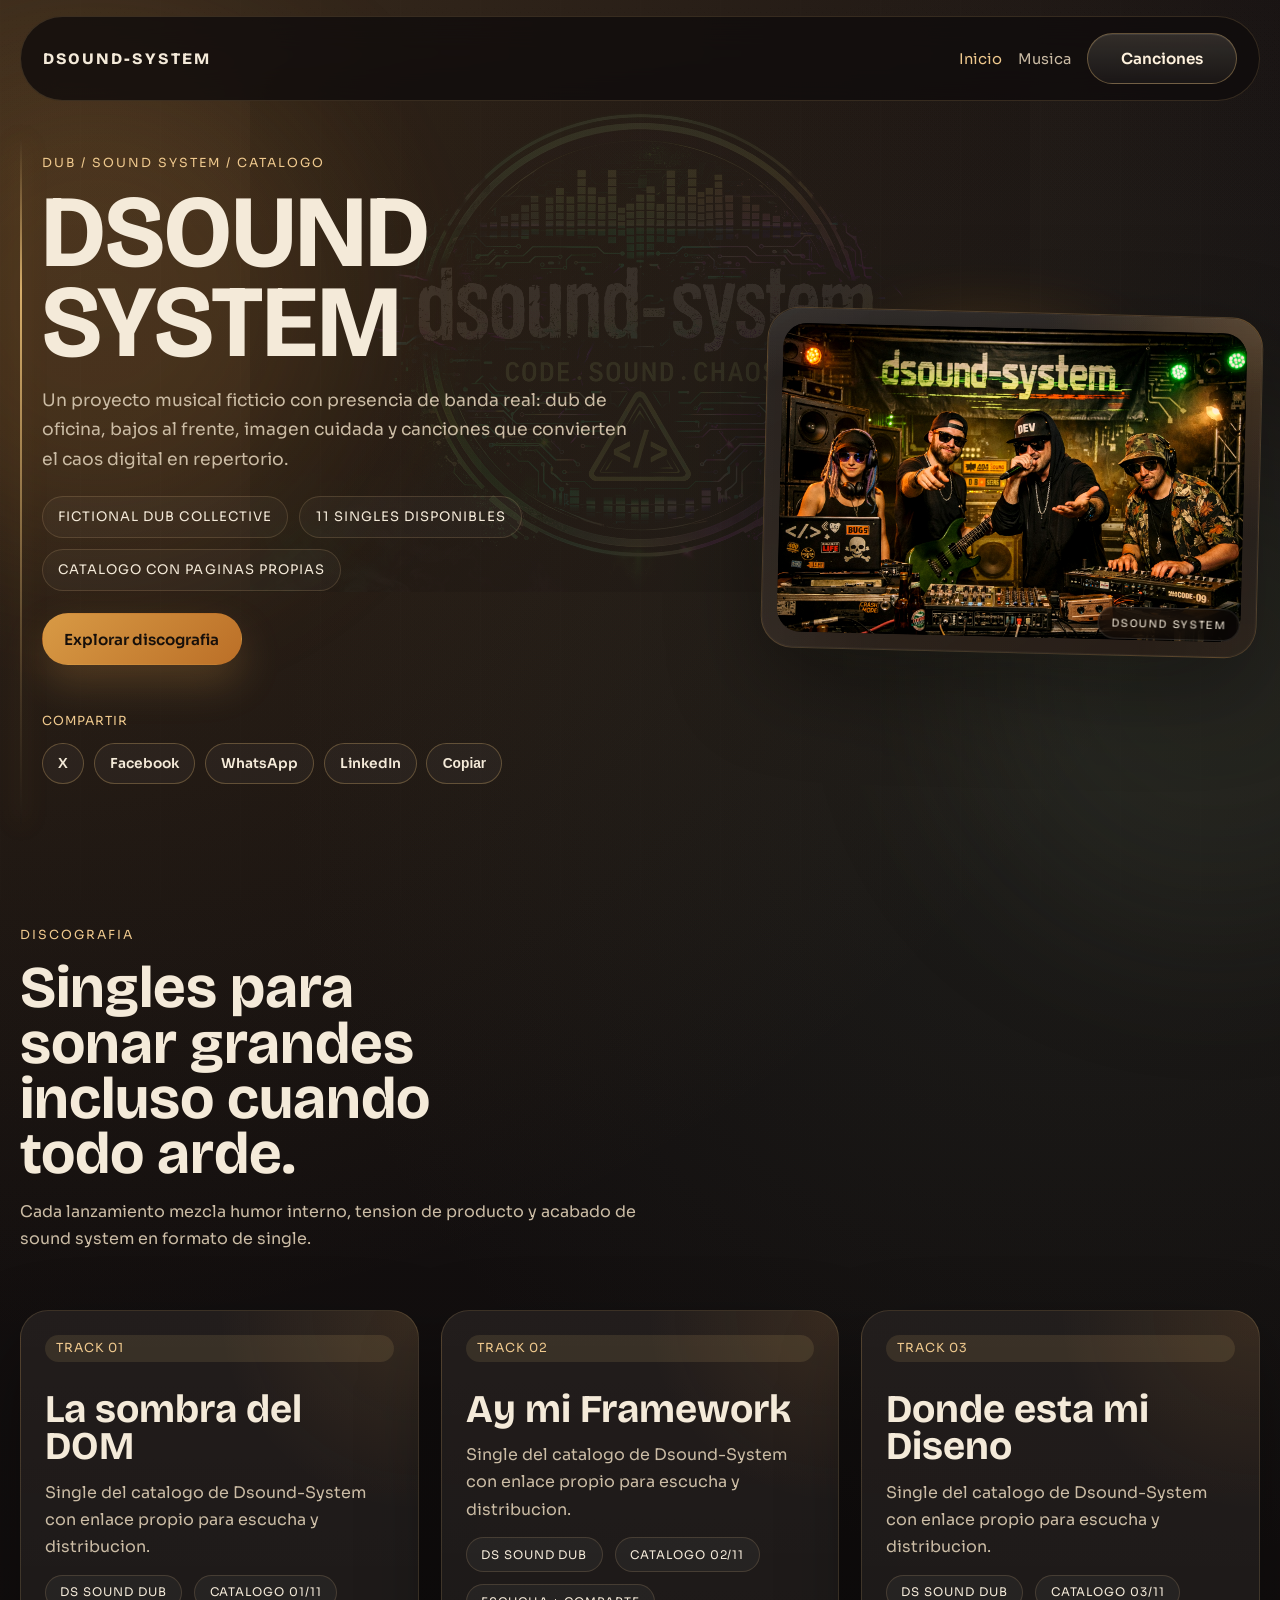
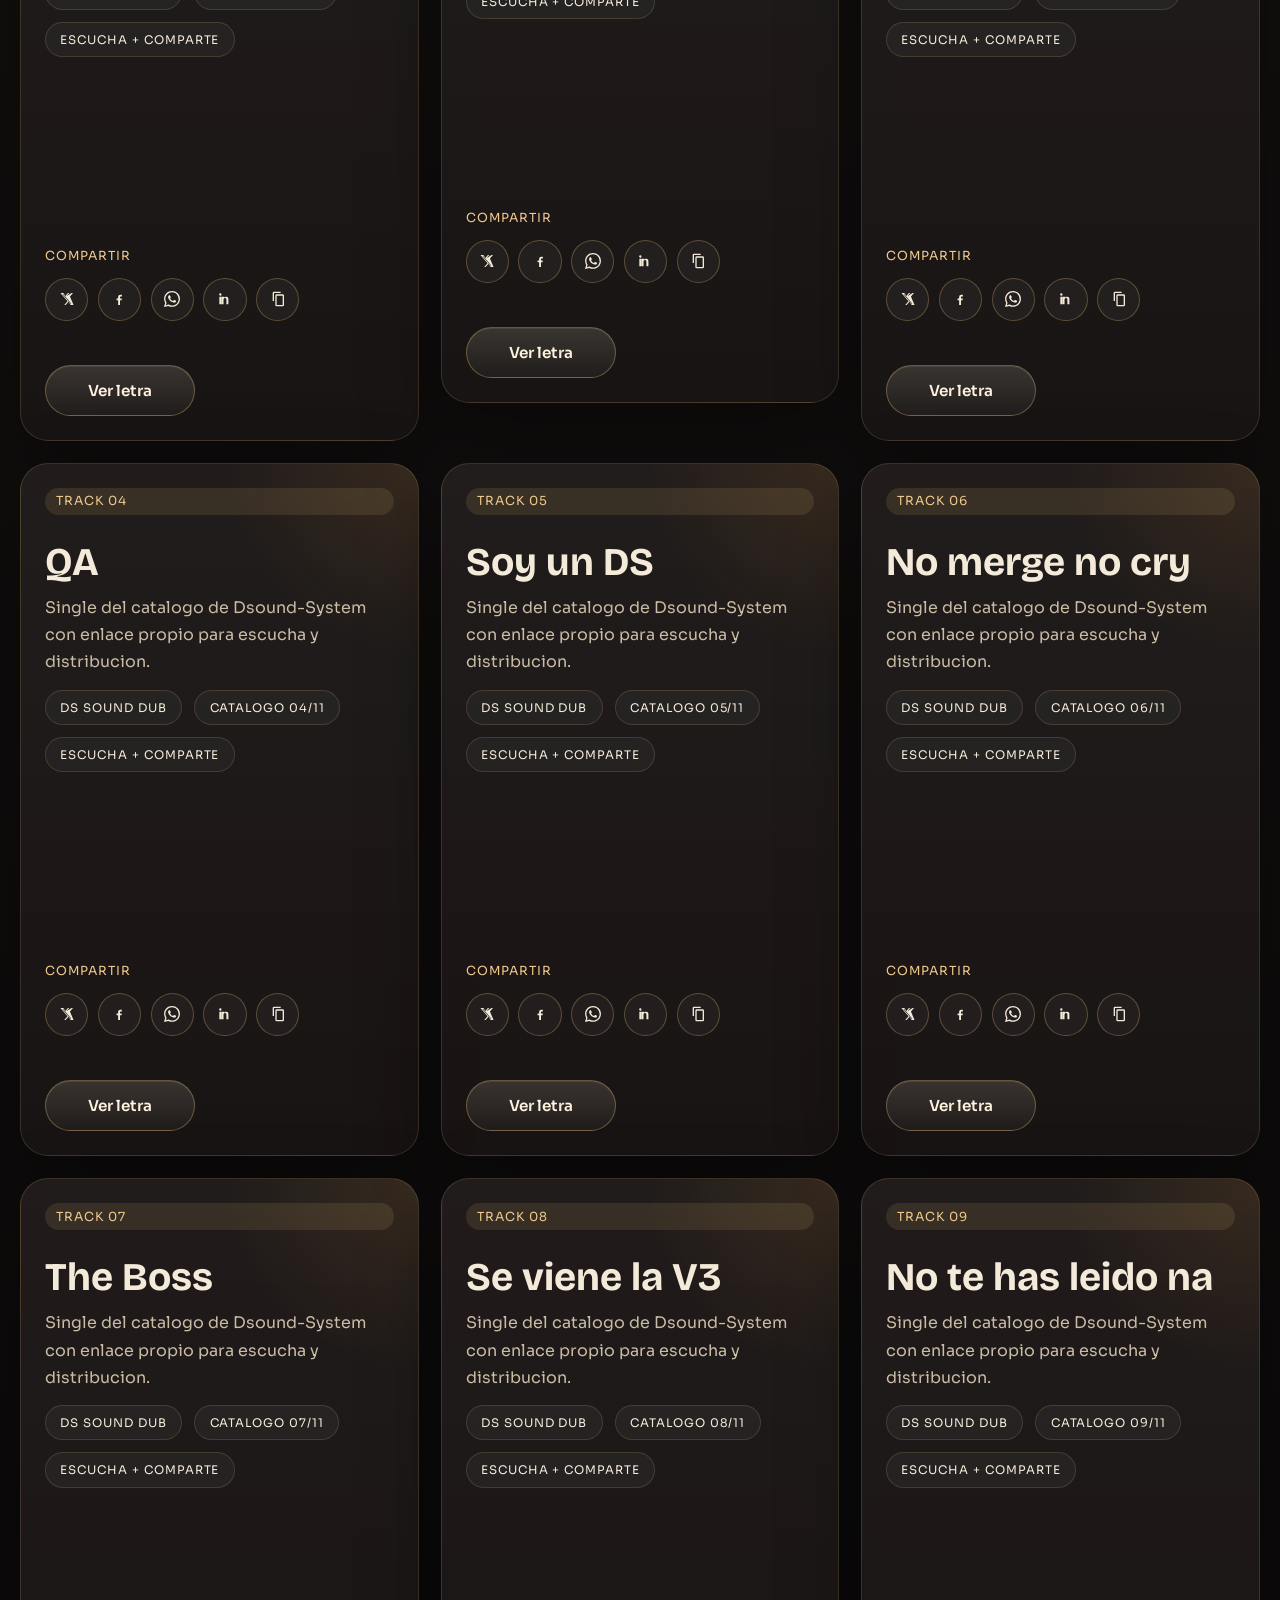
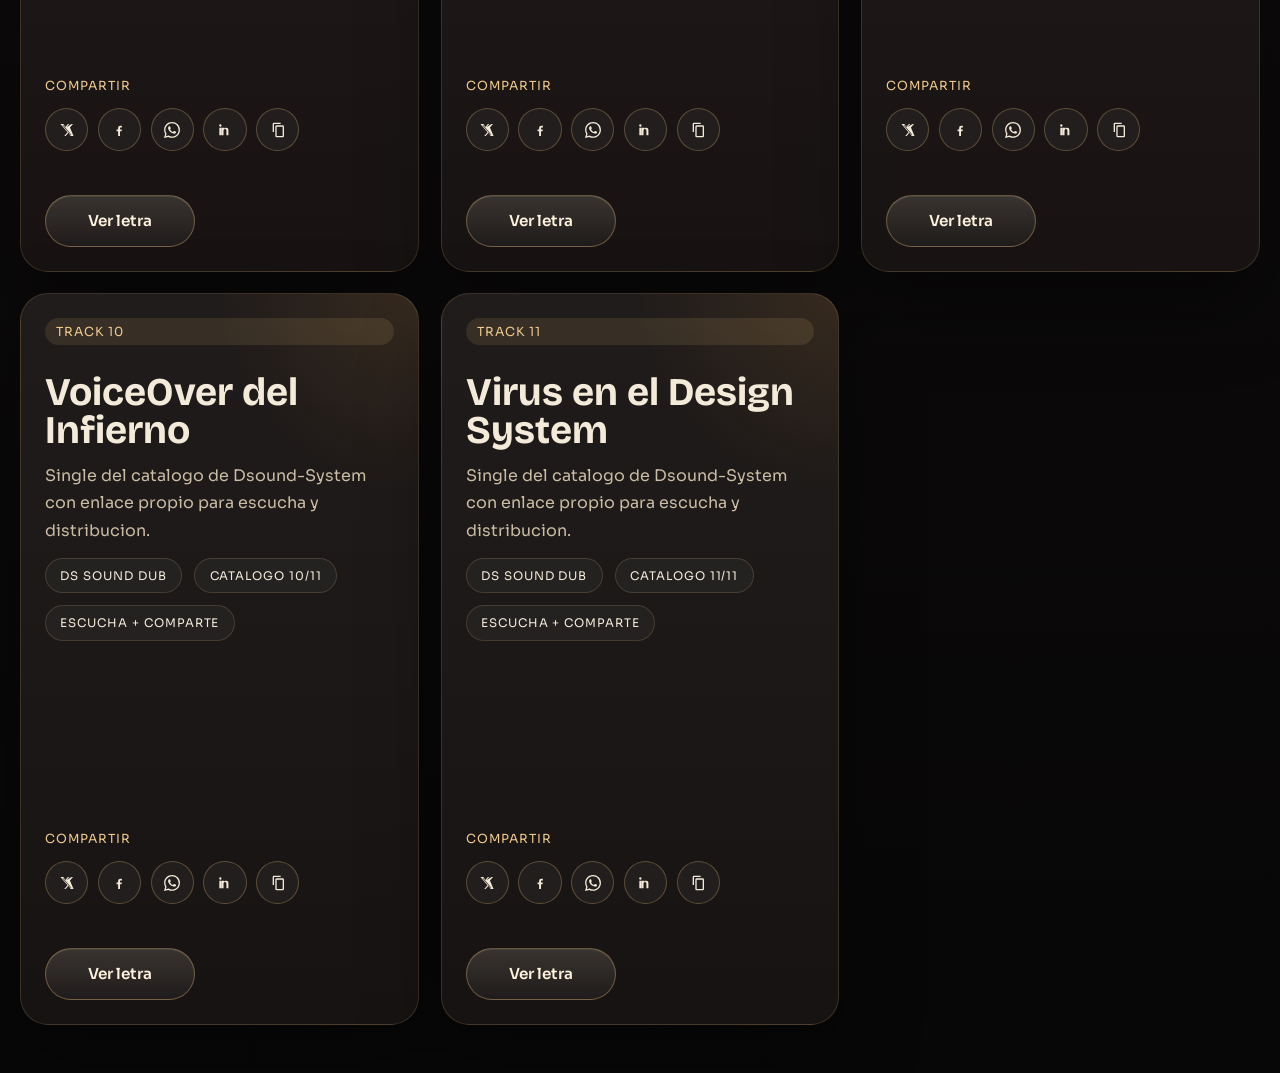
==== commit cb33f0da: "fix: simplify site content around songs" ====
--- a/index.html
+++ b/index.html
@@ -19,7 +19,6 @@
       <a class="brand" href="#inicio" id="brand-link">Dsound-System</a>
       <nav class="site-nav" aria-label="Principal">
         <a href="#inicio">Inicio</a>
-        <a href="#manifiesto">Banda</a>
         <a href="#musica">Musica</a>
         <div class="songs-menu" id="songs-menu">
           <button
@@ -45,7 +44,6 @@
           <div class="hero-meta" id="hero-meta"></div>
           <div class="hero-actions">
             <a class="button button-primary" id="hero-primary-cta" href="#musica">Escuchar</a>
-            <a class="button button-secondary" href="#destacada">Single destacado</a>
           </div>
           <div class="share-block" id="hero-share"></div>
         </div>
@@ -54,57 +52,6 @@
           <div class="hero-image-frame">
             <img src="assets/foto01_grupo.png" alt="Dsound-System" class="hero-image">
           </div>
-        </div>
-      </section>
-
-      <section class="section editorial-band" id="manifiesto">
-        <div class="section-heading reveal">
-          <p class="eyebrow">Presentacion</p>
-          <h2>Una banda ficticia con empaque de sound system y vida propia.</h2>
-          <p>
-            Dsound-System funciona como un proyecto musical editorial: imagen de grupo, repertorio reconocible,
-            narrativa de catalogo y un universo propio donde el caos digital se convierte en dub, ironia y bajos.
-          </p>
-        </div>
-        <div class="editorial-grid reveal delay-1">
-          <article class="editorial-card">
-            <span class="media-tag">Identidad</span>
-            <h3>Code. Sound. Chaos.</h3>
-            <p>
-              La propuesta mezcla cultura sound system, humor de oficina y una direccion visual mas cercana a una
-              banda consolidada que a una demo tecnica.
-            </p>
-          </article>
-          <article class="editorial-card">
-            <span class="media-tag">Directo</span>
-            <h3>Singles con firma propia</h3>
-            <p>
-              Cada tema vive dentro de una discografia comun, pero tambien funciona como pieza individual con su
-              propia pagina, su enlace y su tono.
-            </p>
-          </article>
-          <article class="editorial-card">
-            <span class="media-tag">Tono</span>
-            <h3>Satira con acabado premium</h3>
-            <p>
-              El chiste sigue estando en las letras, no en la presentacion. La web debe sentirse como un proyecto
-              musical cuidado, no como una lista improvisada de embeds.
-            </p>
-          </article>
-        </div>
-      </section>
-
-      <section class="section feature-release" id="destacada">
-        <div class="section-heading reveal">
-          <p class="eyebrow">Single destacado</p>
-          <h2 id="feature-title"></h2>
-          <p id="feature-text"></p>
-        </div>
-        <div class="feature-layout">
-          <div class="feature-copy reveal delay-1">
-            <div class="feature-points" id="feature-points"></div>
-          </div>
-          <div class="feature-player reveal delay-2" id="featured-song"></div>
         </div>
       </section>
 
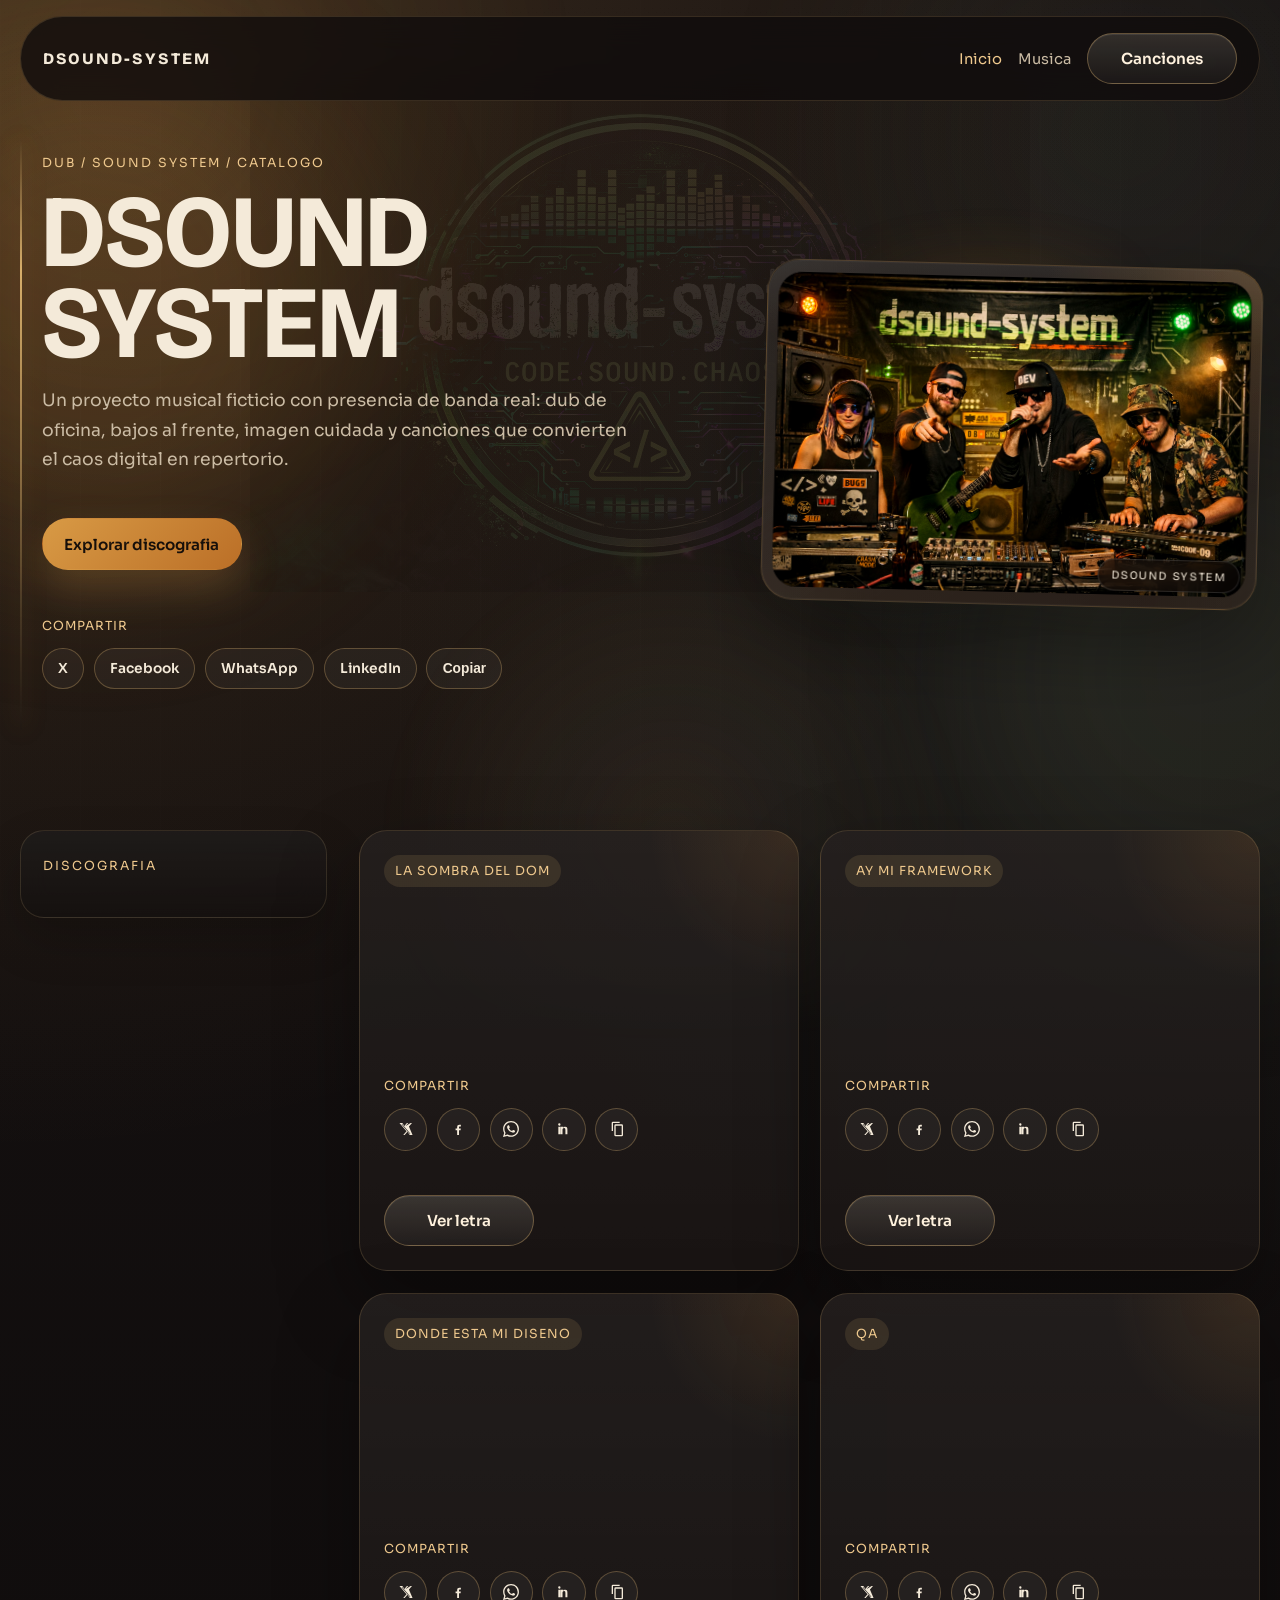
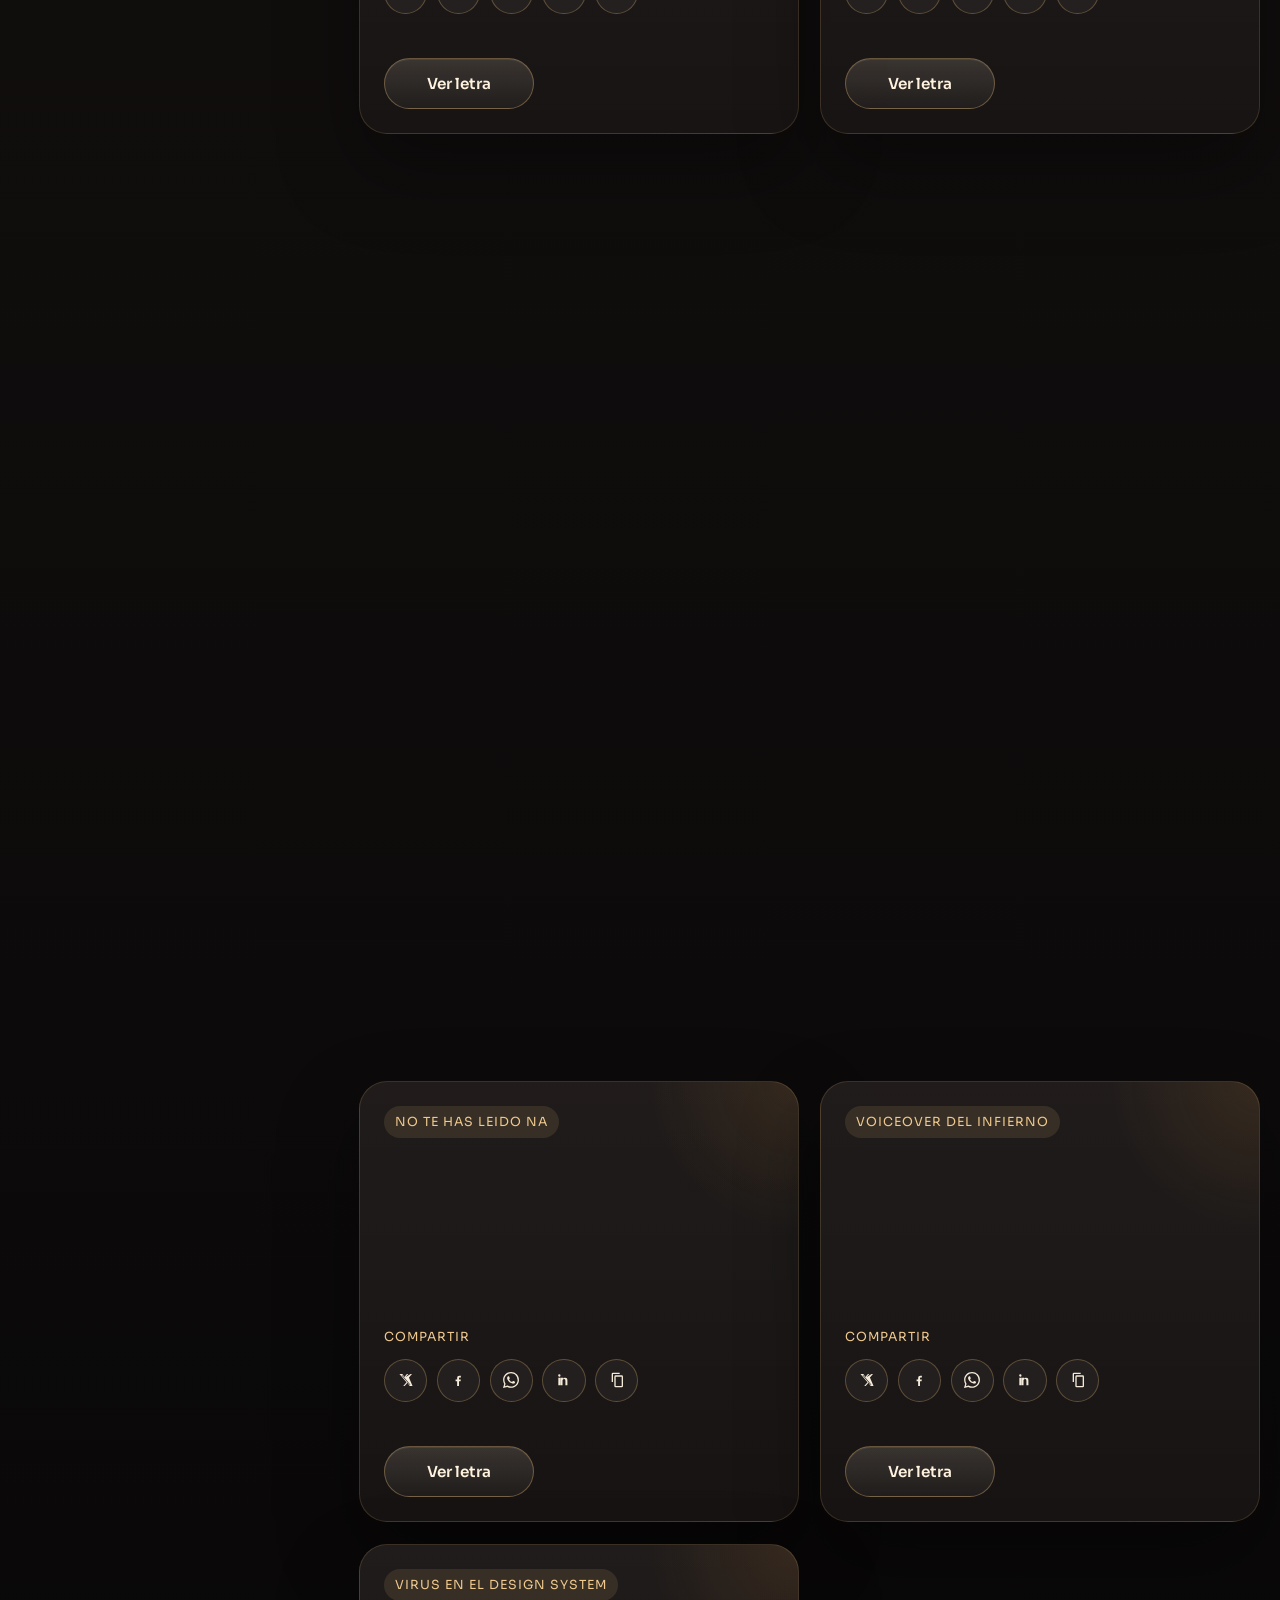
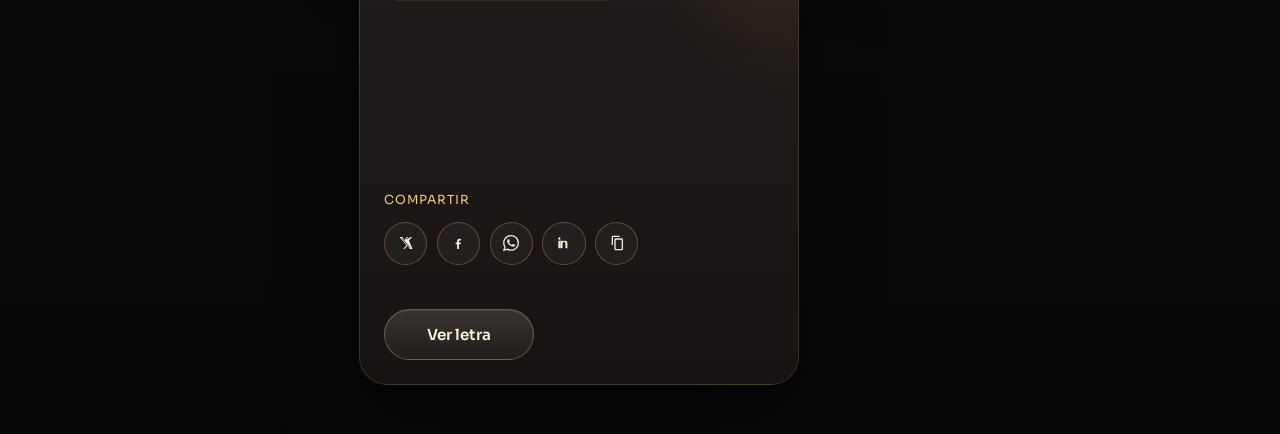
==== commit 2707a9ac: "feat: add premium motion and song layout polish" ====
--- a/index.html
+++ b/index.html
@@ -55,7 +55,7 @@
         </div>
       </section>
 
-      <section class="section music-focus" id="musica">
+      <section class="section music-focus music-focus-index" id="musica">
         <div class="section-heading reveal">
           <p class="eyebrow" id="music-eyebrow"></p>
           <h2 id="music-title"></h2>
--- a/styles.css
+++ b/styles.css
@@ -12,6 +12,10 @@
   --shadow: 0 34px 80px rgba(0, 0, 0, 0.36);
   --radius: 28px;
   --max-width: 1240px;
+  --scroll-y: 0;
+  --hero-progress: 0;
+  --pointer-x: 0;
+  --pointer-y: 0;
 }
 
 * {
@@ -54,6 +58,21 @@
   opacity: 0.4;
 }
 
+body::after {
+  content: "";
+  position: fixed;
+  inset: -8% -12%;
+  background:
+    radial-gradient(circle at 20% 18%, rgba(216, 154, 69, 0.14), transparent 28%),
+    radial-gradient(circle at 78% 22%, rgba(121, 141, 110, 0.1), transparent 26%),
+    radial-gradient(circle at 52% 84%, rgba(255, 214, 153, 0.08), transparent 24%);
+  transform: translate3d(0, calc(var(--scroll-y) * -0.05px), 0) scale(1.08);
+  filter: blur(24px);
+  opacity: 0.9;
+  pointer-events: none;
+  z-index: -1;
+}
+
 a {
   color: inherit;
   text-decoration: none;
@@ -72,7 +91,7 @@
   width: min(84vw, 980px);
   height: min(48vw, 520px);
   background: url("assets/logo.png") center/contain no-repeat;
-  transform: translateX(-50%);
+  transform: translate3d(-50%, calc(var(--scroll-y) * -0.035px), 0) scale(calc(1 + var(--hero-progress) * 0.04));
   opacity: 0.08;
   filter: saturate(0.9) contrast(1.05);
   pointer-events: none;
@@ -87,18 +106,23 @@
   filter: blur(90px);
   opacity: 0.28;
   pointer-events: none;
+  animation: ambientFloat 14s ease-in-out infinite;
+  will-change: transform;
 }
 
 .ambient-left {
   top: 3rem;
   left: -10rem;
   background: rgba(216, 144, 60, 0.55);
+  transform: translate3d(calc(var(--scroll-y) * -0.025px), calc(var(--scroll-y) * 0.03px), 0);
 }
 
 .ambient-right {
   top: 26rem;
   right: -12rem;
   background: rgba(88, 98, 74, 0.55);
+  animation-duration: 18s;
+  transform: translate3d(calc(var(--scroll-y) * 0.03px), calc(var(--scroll-y) * -0.04px), 0);
 }
 
 .site-header,
@@ -122,6 +146,18 @@
   background: rgba(15, 12, 12, 0.8);
   backdrop-filter: blur(16px);
   z-index: 12;
+  transition:
+    background 220ms ease,
+    border-color 220ms ease,
+    box-shadow 220ms ease,
+    transform 220ms ease;
+  will-change: transform;
+}
+
+body.is-scrolled .site-header {
+  background: rgba(12, 10, 10, 0.9);
+  border-color: rgba(239, 201, 142, 0.24);
+  box-shadow: 0 18px 40px rgba(0, 0, 0, 0.22);
 }
 
 .brand,
@@ -217,12 +253,15 @@
   min-height: clamp(29rem, 66vh, 42rem);
   padding-top: 1.4rem;
   padding-bottom: 2.25rem;
+  perspective: 1200px;
 }
 
 .hero-copy {
   position: relative;
   max-width: 46rem;
   padding: 1.8rem 0 1.8rem 1.35rem;
+  transform: translate3d(0, calc(var(--scroll-y) * -0.045px), 0);
+  will-change: transform;
 }
 
 .hero-copy::before {
@@ -241,6 +280,8 @@
   display: flex;
   justify-content: flex-end;
   padding: 1rem 0;
+  transform: translate3d(0, calc(var(--scroll-y) * -0.09px), 0);
+  will-change: transform;
 }
 
 .hero-visual::before {
@@ -256,6 +297,7 @@
   filter: blur(34px);
   opacity: 0.95;
   pointer-events: none;
+  transform: translate3d(calc(var(--pointer-x) * 16px), calc(var(--pointer-y) * 14px), 0);
 }
 
 .hero-image-frame {
@@ -274,7 +316,12 @@
     0 36px 90px rgba(0, 0, 0, 0.34),
     0 0 0 1px rgba(255, 255, 255, 0.03) inset;
   overflow: hidden;
-  transform: rotate(1.4deg);
+  transform:
+    rotate(1.4deg)
+    translate3d(calc(var(--pointer-x) * 12px), calc(var(--pointer-y) * 10px), 0)
+    scale(calc(1 + var(--hero-progress) * 0.015));
+  transition: transform 180ms ease-out;
+  will-change: transform;
 }
 
 .hero-image-frame::before {
@@ -315,6 +362,7 @@
   border-radius: 24px;
   background: linear-gradient(180deg, rgba(11, 8, 6, 0.92), rgba(22, 16, 12, 0.92));
   filter: saturate(1.05) contrast(1.04);
+  transform: scale(calc(1.02 + var(--hero-progress) * 0.03));
 }
 
 .eyebrow {
@@ -572,8 +620,55 @@
   z-index: 1;
 }
 
+.music-focus-index {
+  grid-template-columns: minmax(280px, 0.34fr) minmax(0, 1fr);
+  gap: 1.5rem 2rem;
+  align-items: start;
+}
+
+.music-focus-index .section-heading {
+  position: sticky;
+  top: 6.7rem;
+  padding: 1.6rem 1.35rem;
+  border: 1px solid rgba(239, 201, 142, 0.14);
+  border-radius: calc(var(--radius) - 4px);
+  background:
+    linear-gradient(180deg, rgba(255, 255, 255, 0.04), transparent),
+    rgba(21, 17, 15, 0.8);
+  box-shadow: 0 22px 48px rgba(0, 0, 0, 0.18);
+  backdrop-filter: blur(14px);
+}
+
+.music-focus-index .songs-grid {
+  margin-top: 0;
+}
+
+.music-focus-song {
+  padding-top: 2rem;
+  width: min(calc(100% - 2rem), 1180px);
+}
+
+.music-focus-song::before {
+  content: "";
+  position: absolute;
+  inset: 0 0 auto;
+  height: 18rem;
+  border-radius: calc(var(--radius) + 8px);
+  background:
+    radial-gradient(circle at 15% 22%, rgba(216, 154, 69, 0.16), transparent 28%),
+    radial-gradient(circle at 85% 24%, rgba(74, 89, 73, 0.14), transparent 30%),
+    linear-gradient(180deg, rgba(255, 255, 255, 0.03), transparent 78%);
+  pointer-events: none;
+  z-index: -1;
+}
+
 .section-heading {
   max-width: 48rem;
+}
+
+.section-heading h2:empty,
+.section-heading p:not(.eyebrow):empty {
+  display: none;
 }
 
 .section-heading p:last-child {
@@ -665,8 +760,10 @@
 }
 
 .song-detail-grid {
-  grid-template-columns: minmax(0, 860px);
-  justify-content: center;
+  grid-template-columns: minmax(0, 1fr);
+  width: min(100%, 1080px);
+  margin-inline: auto;
+  justify-content: stretch;
 }
 
 .embed-card {
@@ -678,6 +775,19 @@
     linear-gradient(180deg, rgba(255, 255, 255, 0.04), transparent),
     var(--surface);
   box-shadow: var(--shadow);
+  transition:
+    transform 240ms ease,
+    border-color 240ms ease,
+    box-shadow 240ms ease,
+    background 240ms ease;
+  transform: translate3d(0, 0, 0);
+  will-change: transform;
+}
+
+.embed-card:hover {
+  transform: translate3d(0, -6px, 0);
+  border-color: rgba(239, 201, 142, 0.24);
+  box-shadow: 0 42px 90px rgba(0, 0, 0, 0.32);
 }
 
 .embed-frame {
@@ -706,6 +816,14 @@
   width: 100%;
 }
 
+.song-card-detail .embed-frame {
+  margin-top: 0.9rem;
+}
+
+.song-card-detail .embed-frame iframe {
+  min-height: 152px;
+}
+
 .song-card-featured {
   background:
     radial-gradient(circle at top right, rgba(216, 154, 69, 0.16), transparent 22%),
@@ -719,28 +837,50 @@
   min-width: 0;
 }
 
+.song-card-shell-detail {
+  grid-template-columns: minmax(220px, 0.32fr) minmax(0, 1fr);
+  gap: 1.25rem;
+  align-items: start;
+}
+
+.song-detail-sidebar {
+  position: sticky;
+  top: 6.8rem;
+  display: grid;
+  gap: 1rem;
+  padding: 1.15rem;
+  border: 1px solid rgba(239, 201, 142, 0.12);
+  border-radius: 24px;
+  background:
+    linear-gradient(180deg, rgba(255, 255, 255, 0.04), transparent),
+    rgba(18, 15, 14, 0.8);
+  box-shadow: 0 22px 48px rgba(0, 0, 0, 0.2);
+  backdrop-filter: blur(14px);
+}
+
+.song-detail-body {
+  display: grid;
+  gap: 1rem;
+  min-width: 0;
+}
+
+.song-card:not(.song-card-detail) {
+  transform: translate3d(0, calc(var(--scroll-y) * -0.012px), 0);
+}
+
 .song-top {
   display: grid;
   gap: 0.8rem;
 }
 
 .song-card-title {
+  margin-top: 0;
   margin-bottom: 0;
-  font-size: clamp(1.65rem, 3.2vw, 2.45rem);
-  line-height: 0.96;
-}
-
-.song-card-deck {
-  max-width: 58ch;
-  margin-bottom: 0;
-}
-
-.song-card-meta {
-  margin-top: 0.1rem;
-}
-
-.song-card-meta .hero-meta-pill {
-  font-size: 0.74rem;
+  width: fit-content;
+}
+
+.song-detail-sidebar .song-card-title {
+  font-size: 1rem;
 }
 
 .lyrics-heading {
@@ -749,6 +889,64 @@
   letter-spacing: 0.12em;
   text-transform: uppercase;
   font-size: 0.78rem;
+}
+
+.song-nav {
+  display: grid;
+  grid-template-columns: repeat(2, minmax(0, 1fr));
+  gap: 0.85rem;
+}
+
+.song-detail-sidebar .song-nav {
+  grid-template-columns: 1fr;
+}
+
+.song-detail-sidebar .song-nav-link-next {
+  text-align: left;
+}
+
+.song-nav-link {
+  display: grid;
+  gap: 0.35rem;
+  min-width: 0;
+  padding: 1rem 1.05rem;
+  border: 1px solid rgba(239, 201, 142, 0.14);
+  border-radius: 20px;
+  background: rgba(255, 255, 255, 0.03);
+  transition:
+    transform 180ms ease,
+    border-color 180ms ease,
+    background 180ms ease;
+}
+
+.song-nav-link:hover {
+  transform: translateY(-2px);
+  border-color: rgba(239, 201, 142, 0.34);
+  background: rgba(239, 201, 142, 0.08);
+}
+
+.song-nav-link-next {
+  text-align: right;
+}
+
+.song-nav-eyebrow {
+  color: var(--accent-soft);
+  font-size: 0.72rem;
+  letter-spacing: 0.12em;
+  text-transform: uppercase;
+}
+
+.song-nav-title {
+  color: var(--text);
+  font-family: "Bricolage Grotesque", sans-serif;
+  font-size: 1.08rem;
+  line-height: 1;
+  text-wrap: balance;
+}
+
+.song-detail-sidebar .share-block,
+.song-detail-sidebar .share-actions {
+  gap: 0.75rem;
 }
 
 .song-lyrics {
@@ -879,6 +1077,17 @@
   transform: translateY(0);
 }
 
+@keyframes ambientFloat {
+  0%,
+  100% {
+    filter: blur(90px);
+  }
+
+  50% {
+    filter: blur(110px);
+  }
+}
+
 .delay-1 {
   transition-delay: 120ms;
 }
@@ -889,6 +1098,7 @@
 
 @media (max-width: 980px) {
   .hero,
+  .music-focus-index,
   .editorial-grid,
   .feature-layout,
   .release-notes,
@@ -904,6 +1114,18 @@
     padding-top: 0;
   }
 
+  .music-focus-index .section-heading {
+    position: static;
+  }
+
+  .song-card-shell-detail {
+    grid-template-columns: 1fr;
+  }
+
+  .song-detail-sidebar {
+    position: static;
+  }
+
   .hero-visual::before {
     inset: 10% 8% 8% 8%;
     width: auto;
@@ -968,12 +1190,21 @@
     padding: 2.4rem 0;
   }
 
+  .song-focus {
+    padding-top: 1.4rem;
+  }
+
+  .song-detail-grid {
+    width: 100%;
+  }
+
   h1 {
     font-size: clamp(3.1rem, 16vw, 5rem);
   }
 
   .hero-copy {
     padding-left: 1rem;
+    transform: none;
   }
 
   .hero-meta {
@@ -993,6 +1224,7 @@
 
   .hero-image {
     border-radius: 16px;
+    transform: none;
   }
 
   h2 {
@@ -1001,6 +1233,44 @@
 
   .song-card-title {
     font-size: 1.95rem;
+  }
+
+  .song-nav {
+    grid-template-columns: 1fr;
+  }
+
+  .song-nav-link-next {
+    text-align: left;
+  }
+
+  .song-card-detail {
+    padding: 1rem;
+    border-radius: 22px;
+  }
+
+  .song-card-shell-detail {
+    gap: 1rem;
+  }
+
+  .song-detail-sidebar {
+    padding: 0;
+    border: 0;
+    border-radius: 0;
+    background: transparent;
+    box-shadow: none;
+    backdrop-filter: none;
+  }
+
+  .song-card-detail .song-card-shell {
+    gap: 0.85rem;
+  }
+
+  .song-card-detail .embed-frame {
+    margin-top: 0.6rem;
+  }
+
+  .song-card-detail .embed-frame iframe {
+    min-height: 170px;
   }
 
   .gallery-grid {
@@ -1021,3 +1291,30 @@
     font-size: 0.94rem;
   }
 }
+
+@media (prefers-reduced-motion: reduce) {
+  html {
+    scroll-behavior: auto;
+  }
+
+  *,
+  *::before,
+  *::after {
+    animation-duration: 0.01ms !important;
+    animation-iteration-count: 1 !important;
+    transition-duration: 0.01ms !important;
+    scroll-behavior: auto !important;
+  }
+
+  body::after,
+  .page-shell::after,
+  .ambient,
+  .hero-copy,
+  .hero-visual,
+  .hero-visual::before,
+  .hero-image-frame,
+  .hero-image,
+  .song-card:not(.song-card-detail) {
+    transform: none !important;
+  }
+}
